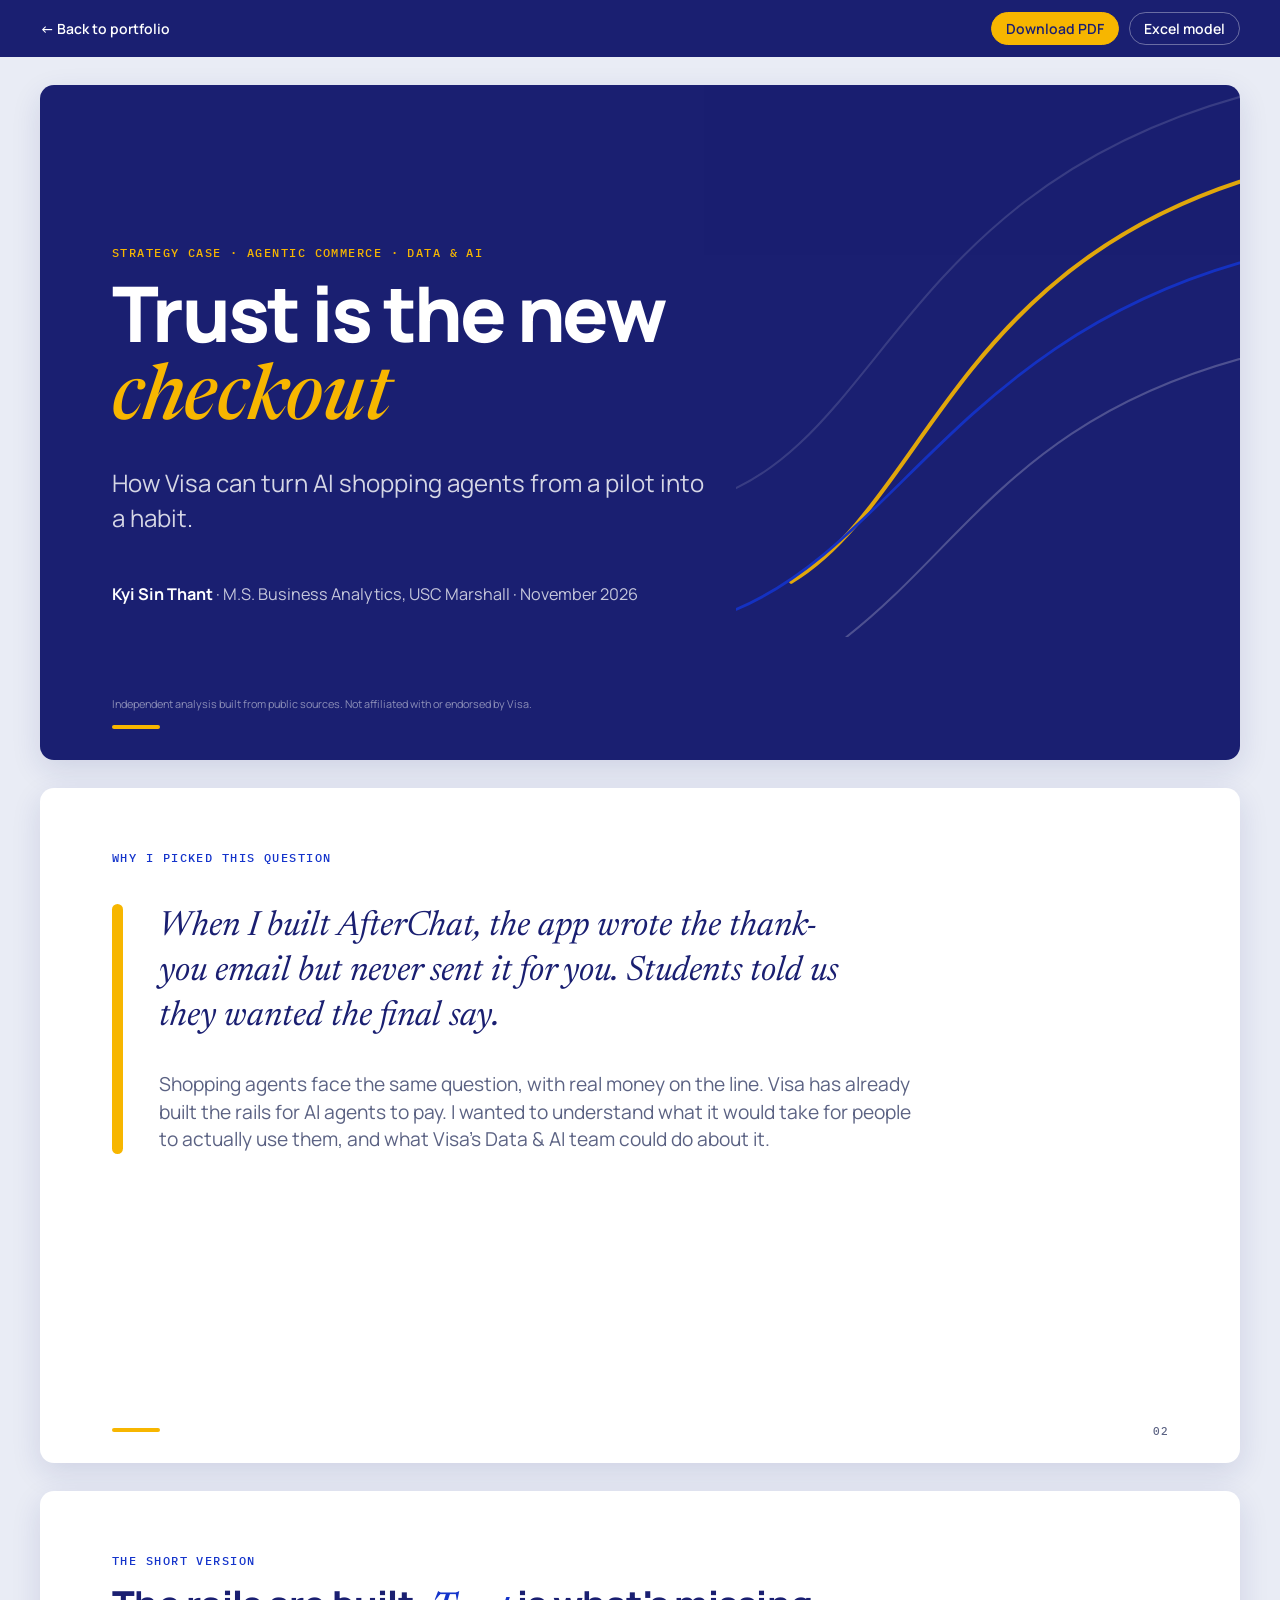
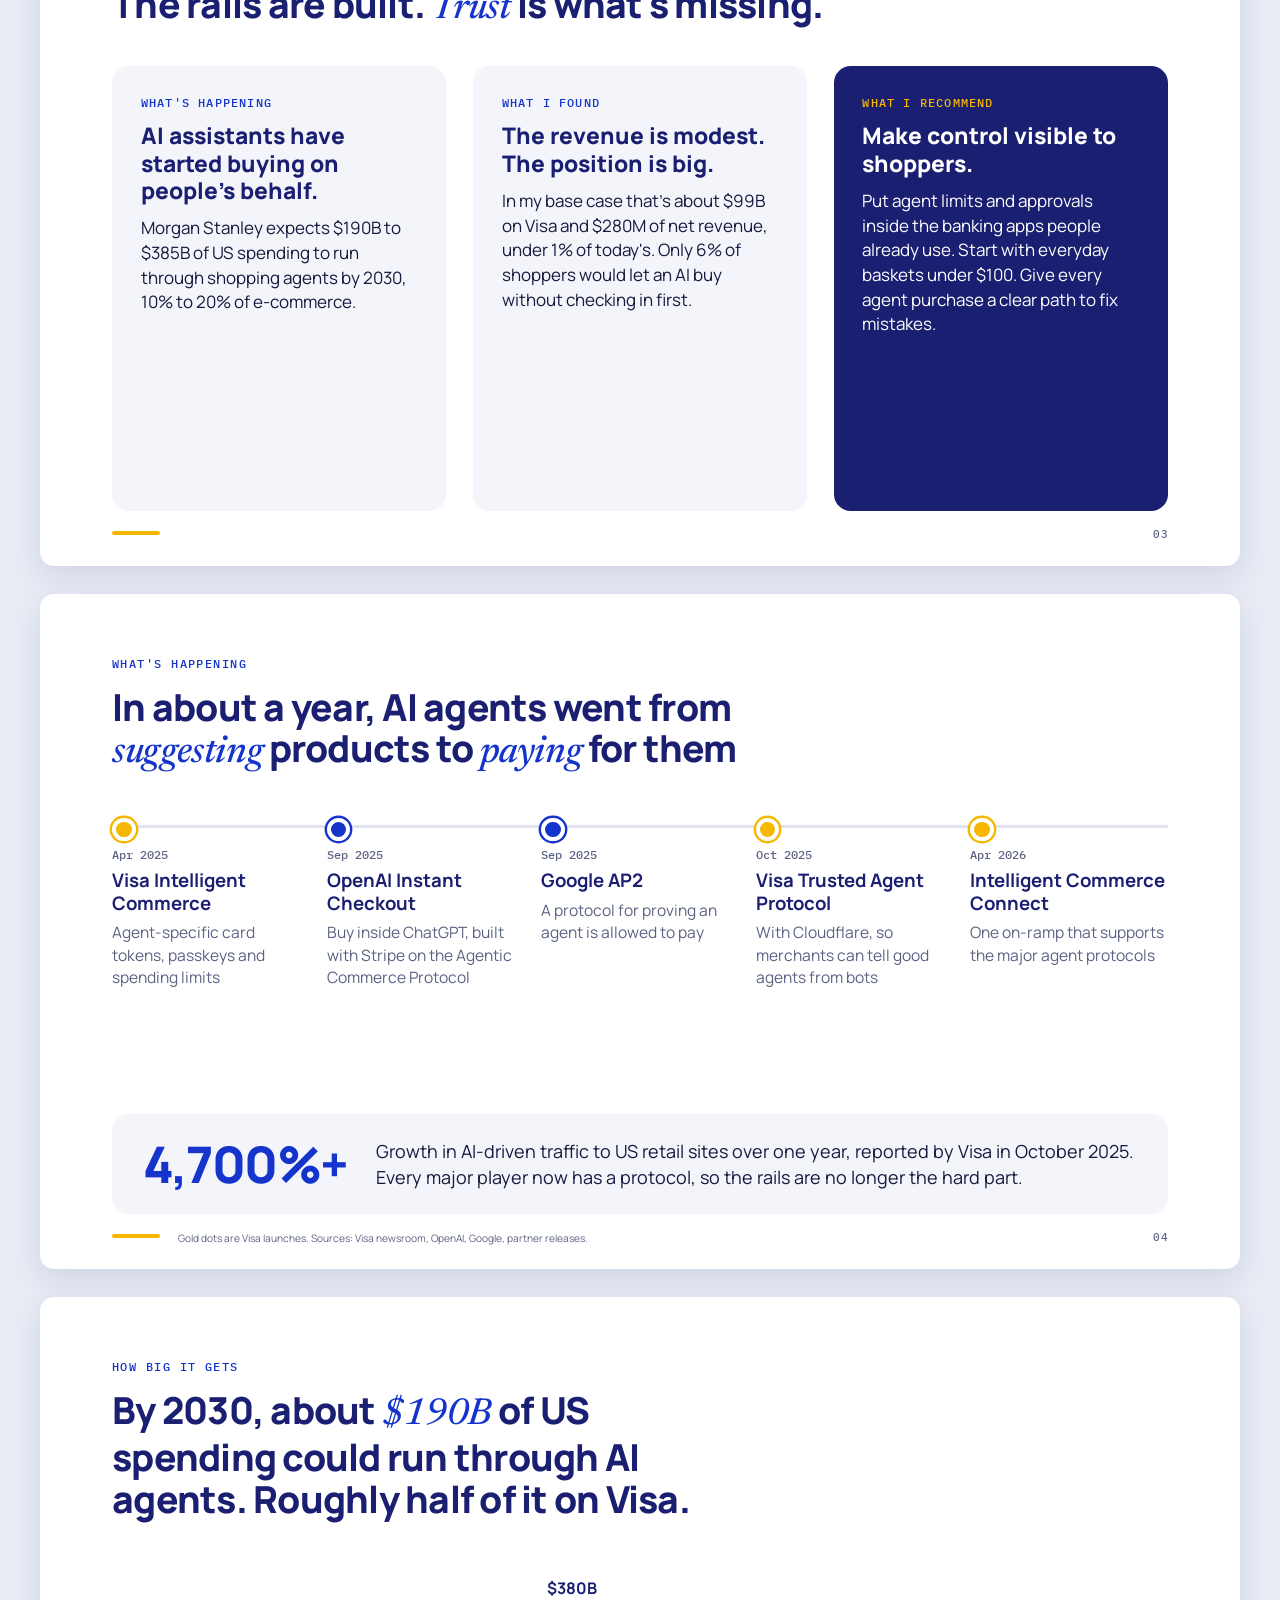
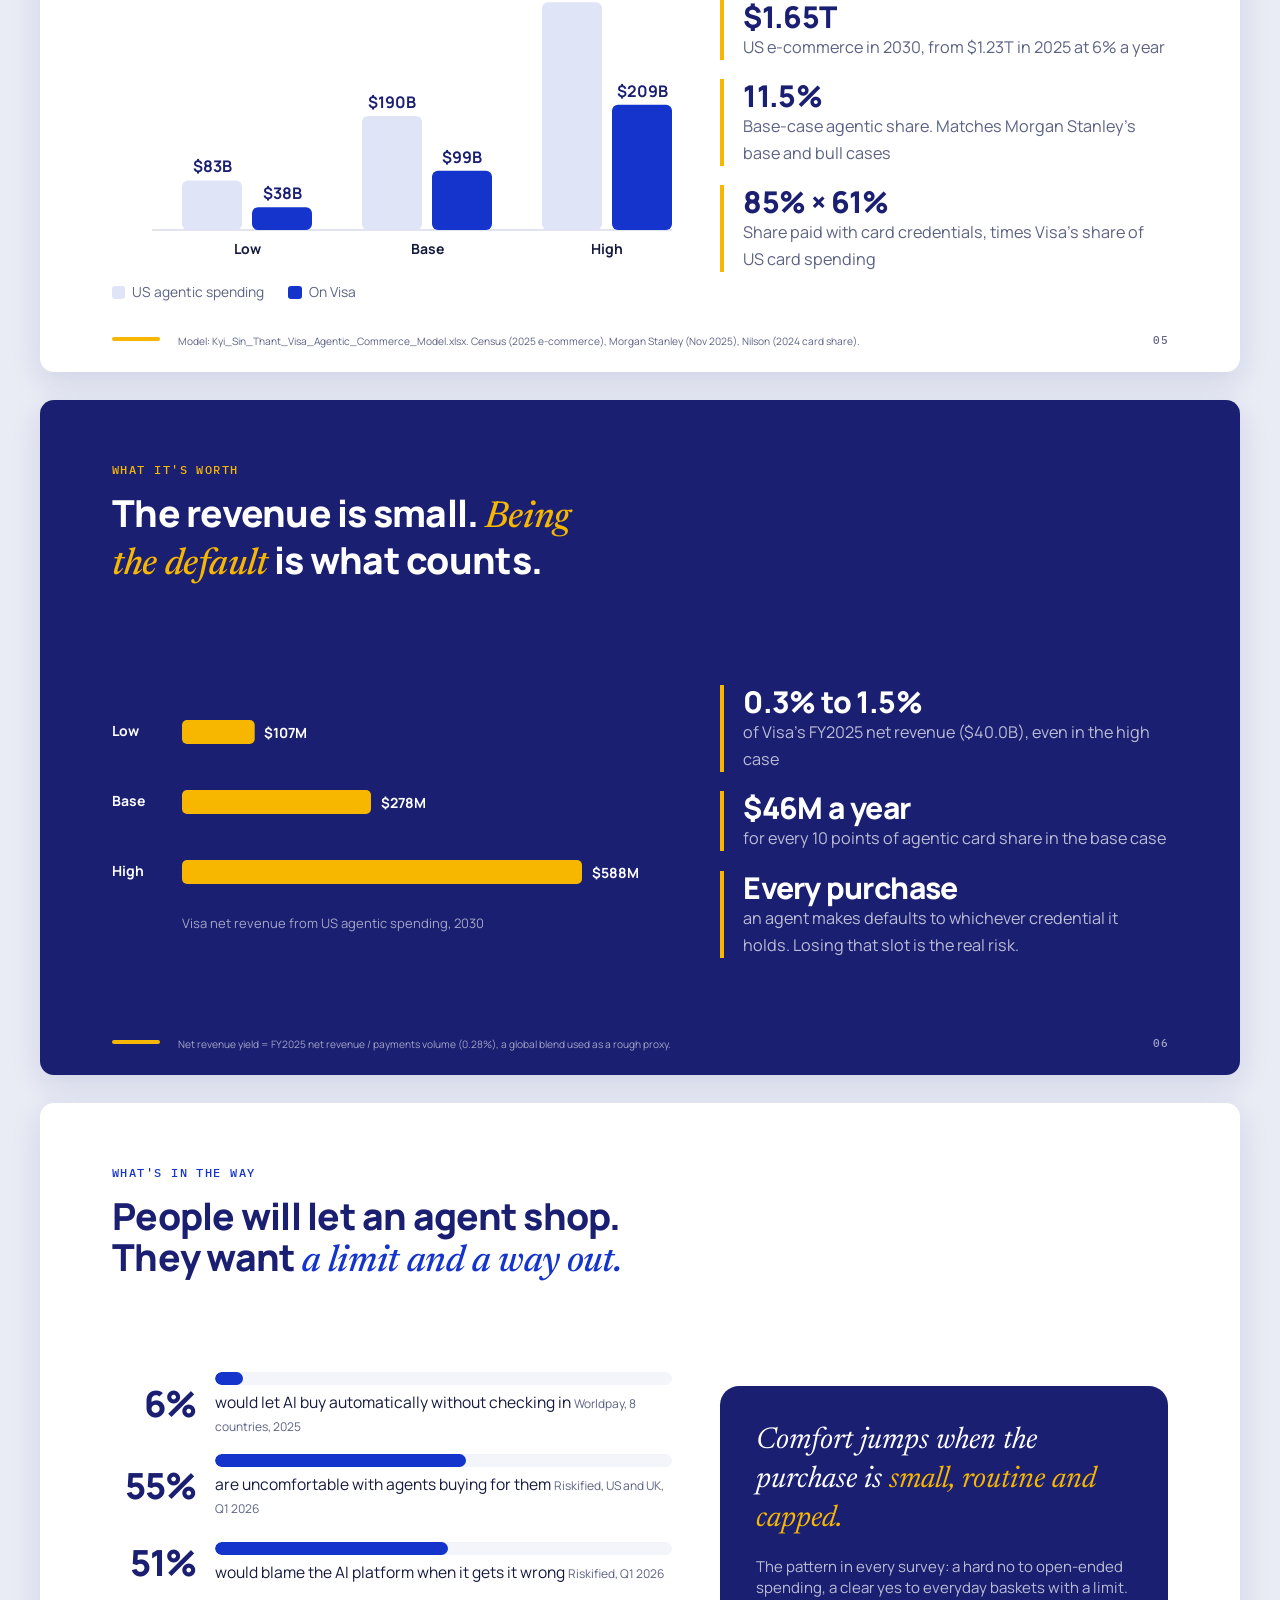
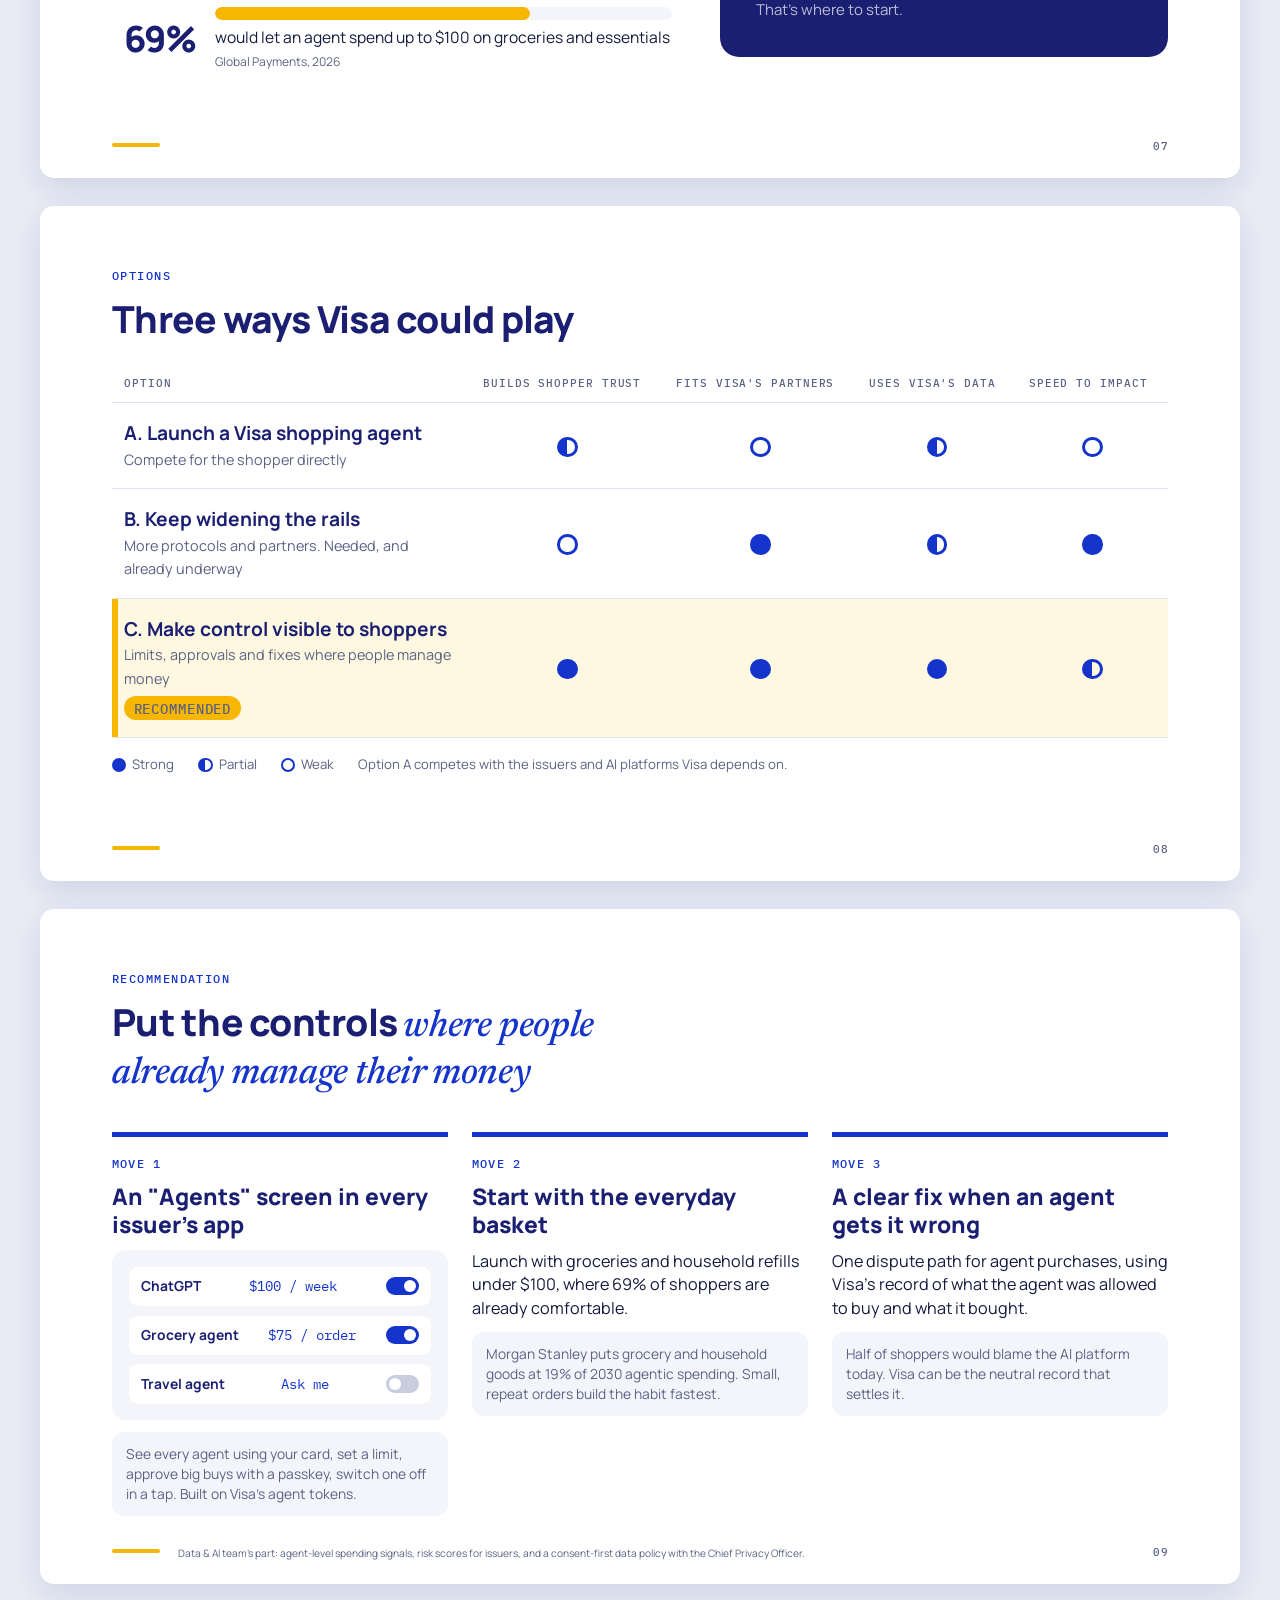
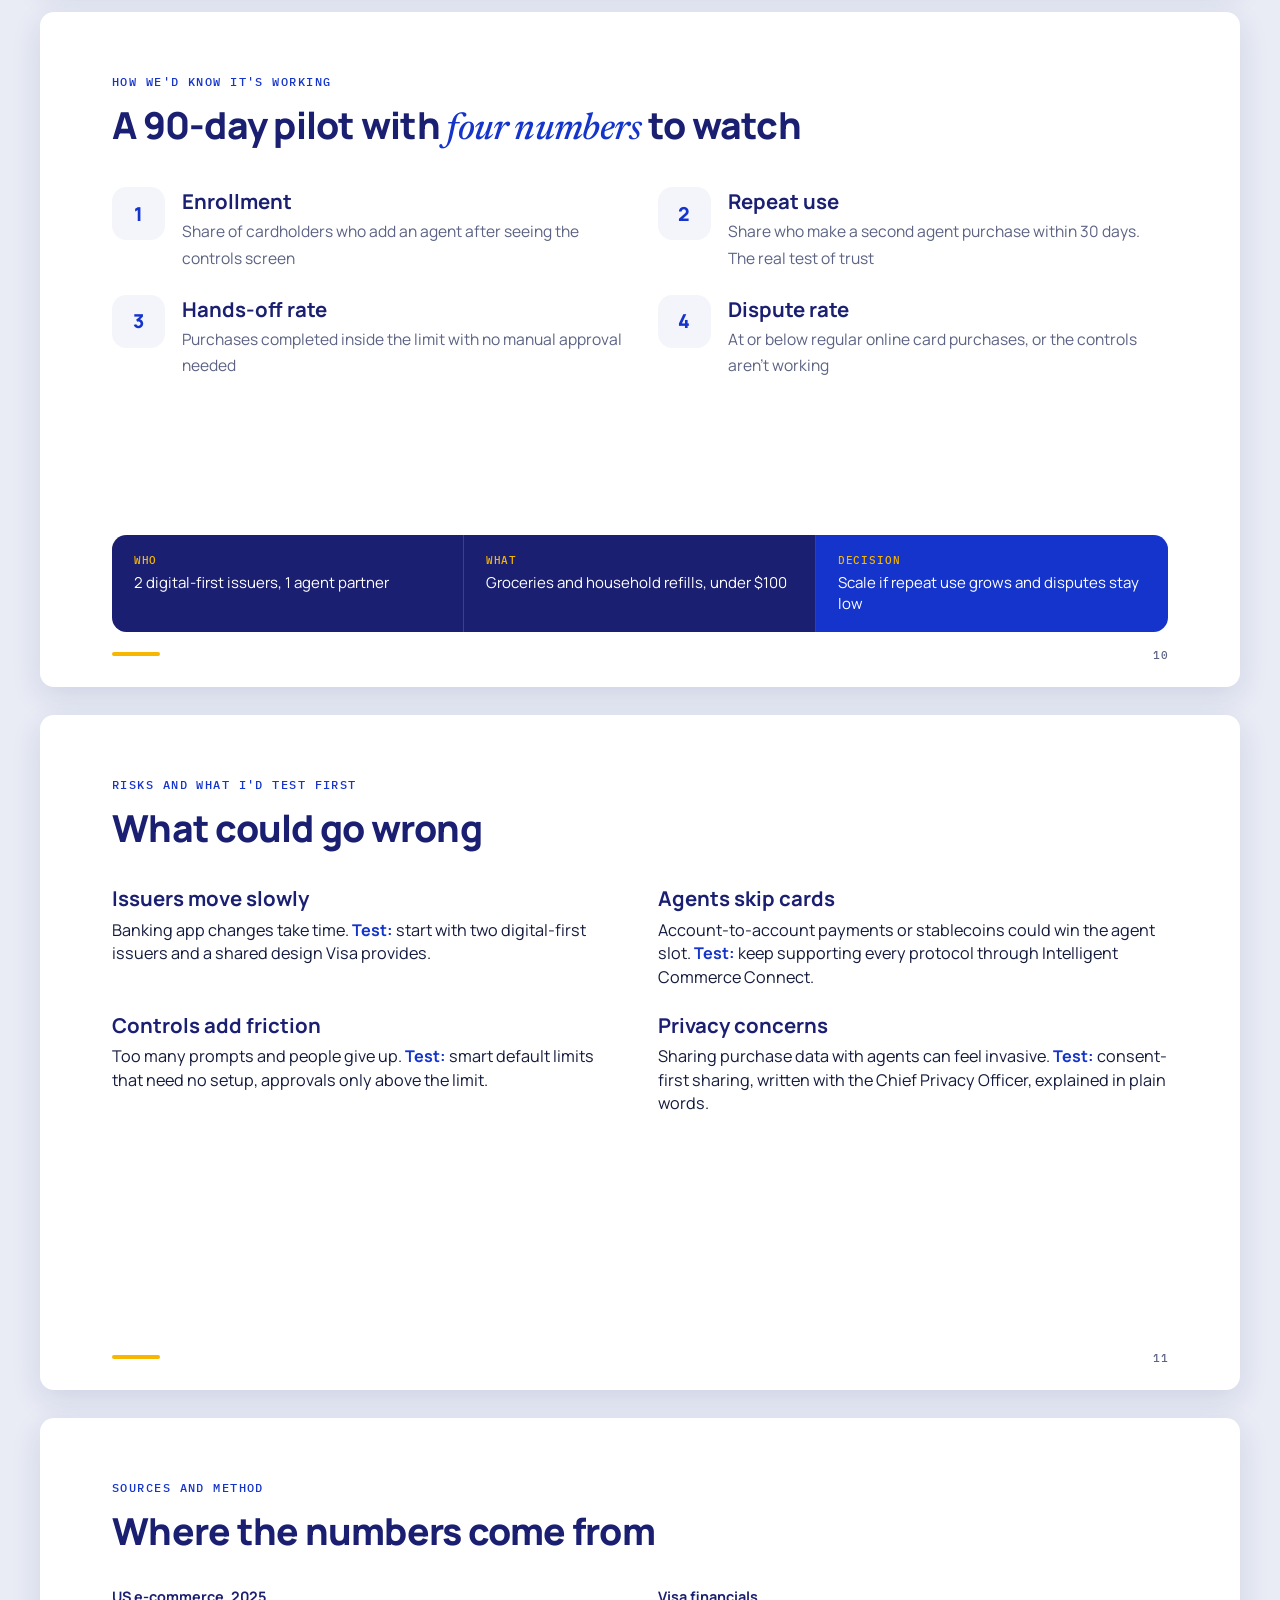
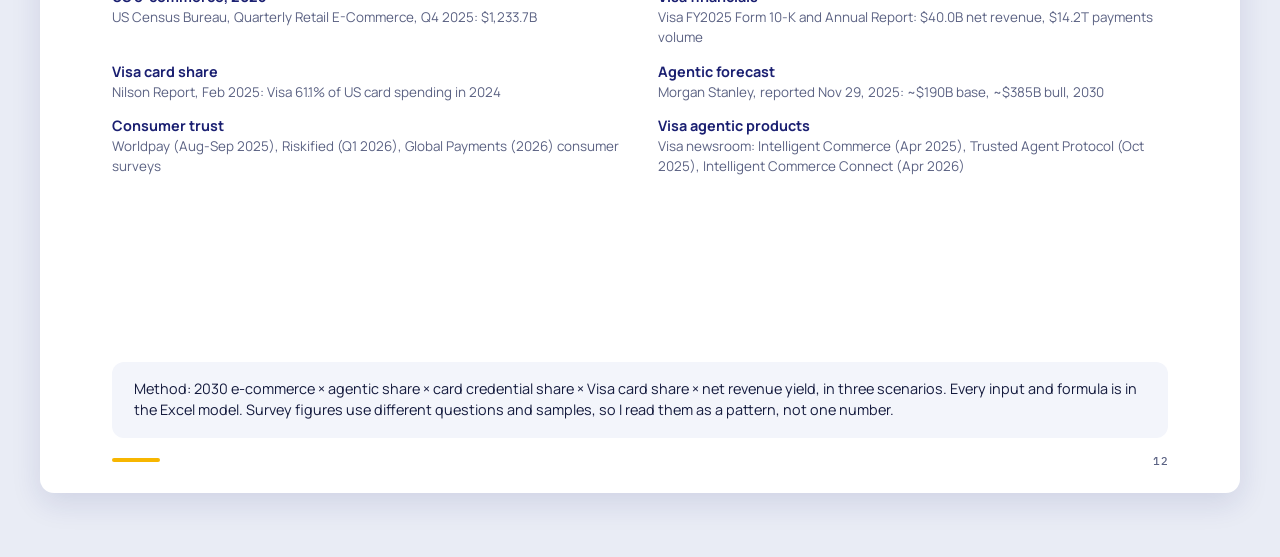
==== cases/visa-agentic/index.html @ bbdb7c7d "Add Visa strategy case: Trust Is the New Checkout (deck, PDF, Excel model) Co-Authored-By: Claude Op" ====
<!doctype html>
<html lang="en">
<head>
<meta charset="utf-8">
<meta name="viewport" content="width=device-width, initial-scale=1">
<title>Trust Is the New Checkout · Kyi Sin Thant</title>
<meta name="description" content="A strategy case on AI shopping agents and what Visa should do next. Independent analysis by Kyi Sin Thant.">
<meta property="og:title" content="Trust Is the New Checkout">
<meta property="og:description" content="How Visa can turn AI shopping agents from a pilot into a habit. A strategy case by Kyi Sin Thant.">
<link rel="icon" href="../../assets/favicon.svg" type="image/svg+xml">
<link rel="preconnect" href="https://fonts.googleapis.com">
<link rel="preconnect" href="https://fonts.gstatic.com" crossorigin>
<link rel="stylesheet" href="https://fonts.googleapis.com/css2?family=Newsreader:ital,opsz,wght@1,6..72,500&family=Manrope:wght@500;600;700;800&family=IBM+Plex+Mono:wght@500&display=swap">
<style>
/* Layout: 16:9 slides stacked down the page; type scales with each slide's width (cqw), so the same file prints to PDF one slide per page. */
:root {
  --navy: #1a1f71;
  --blue: #1434cb;
  --gold: #f7b600;
  --ink: #141a3d;
  --muted: #5b6283;
  --line: #e1e4f0;
  --paper: #ffffff;
  --mist: #f3f5fb;
  --page: #e9ecf5;
  --sans: "Manrope", -apple-system, "Segoe UI", Roboto, sans-serif;
  --serif: "Newsreader", Georgia, serif;
  --mono: "IBM Plex Mono", ui-monospace, Menlo, monospace;
}
* { box-sizing: border-box; }
html, body { margin: 0; }
body { background: var(--page); color: var(--ink); font-family: var(--sans); -webkit-font-smoothing: antialiased; }

.toolbar { position: sticky; top: 0; z-index: 5; background: var(--navy); color: #fff; }
.toolbar-inner { max-width: 1240px; margin: 0 auto; padding: 12px 20px; display: flex; gap: 10px 18px; align-items: center; justify-content: space-between; flex-wrap: wrap; font-size: 14px; }
.toolbar a { color: #fff; text-decoration: none; font-weight: 600; }
.toolbar .links { display: flex; gap: 10px; flex-wrap: wrap; }
.toolbar .pill { border: 1.5px solid rgba(255,255,255,.35); padding: 6px 14px; border-radius: 999px; }
.toolbar .pill.gold { background: var(--gold); color: var(--navy); border-color: var(--gold); }
.toolbar .pill:hover { border-color: #fff; }

.deck { max-width: 1240px; margin: 0 auto; padding: 28px 20px 64px; display: grid; gap: 28px; }
.slide {
  container-type: inline-size; position: relative; width: 100%; aspect-ratio: 16 / 9; overflow: hidden;
  background: var(--paper); border-radius: 14px; box-shadow: 0 10px 30px rgba(26, 31, 113, .12);
}
.s { position: absolute; inset: 0; padding: 5.2cqw 6cqw 4.6cqw; display: flex; flex-direction: column; font-size: 1.55cqw; line-height: 1.45; }
.s::after { /* signature gold rule bottom-left */
  content: ""; position: absolute; left: 6cqw; bottom: 2.6cqw; width: 4cqw; height: .35cqw; background: var(--gold); border-radius: 1cqw;
}
.foot { position: absolute; right: 6cqw; bottom: 2.1cqw; font: 500 .95cqw var(--mono); color: var(--muted); letter-spacing: .04em; }
.kicker { font: 500 1cqw var(--mono); letter-spacing: .12em; text-transform: uppercase; color: var(--blue); margin: 0 0 1.2cqw; }
h1, h2, h3, p { margin: 0; }
h2 { font-size: 3.1cqw; line-height: 1.12; font-weight: 800; letter-spacing: -.02em; color: var(--navy); max-width: 30ch; text-wrap: balance; }
h2 em, h1 em { font-family: var(--serif); font-style: italic; font-weight: 500; color: var(--blue); letter-spacing: -.01em; }
.sub { color: var(--muted); margin-top: 1.2cqw; max-width: 62ch; }
.body { flex: 1; display: grid; margin-top: 3cqw; min-height: 0; }
.src { position: absolute; left: 11.5cqw; bottom: 2cqw; font-size: .85cqw; color: var(--muted); max-width: 70cqw; }

/* title + dark slides */
.dark { background: var(--navy); color: #fff; }
.dark .s::after { background: var(--gold); }
.dark .foot, .dark .src { color: rgba(255,255,255,.6); }
.dark .kicker { color: var(--gold); }
.dark h2 { color: #fff; }
.dark h2 em { color: var(--gold); }
.title-s { justify-content: center; }
.title-s h1 { font-size: 6.4cqw; line-height: 1; font-weight: 800; letter-spacing: -.035em; max-width: 14ch; }
.title-s h1 em { color: var(--gold); }
.title-s .lede { font-size: 2cqw; color: rgba(255,255,255,.82); margin-top: 2.2cqw; max-width: 40ch; }
.title-s .by { margin-top: 4cqw; font-size: 1.35cqw; color: rgba(255,255,255,.75); }
.title-s .by b { color: #fff; font-weight: 700; }
.disclaimer { position: absolute; left: 6cqw; bottom: 4cqw; font-size: .9cqw; color: rgba(255,255,255,.5); }
.waves { position: absolute; right: -4cqw; top: 0; bottom: 0; width: 46cqw; opacity: .9; }

/* why I care */
.quote { font-family: var(--serif); font-style: italic; font-size: 2.9cqw; line-height: 1.3; color: var(--navy); max-width: 34ch; }
.quote-wrap { display: grid; grid-template-columns: .9cqw 1fr; gap: 3cqw; align-items: start; margin-top: 2cqw; }
.quote-wrap .bar { background: var(--gold); border-radius: 1cqw; height: 100%; }
.why-note { margin-top: 2.6cqw; color: var(--muted); max-width: 64ch; font-size: 1.6cqw; }

/* exec summary */
.three { grid-template-columns: repeat(3, 1fr); gap: 2.2cqw; }
.card { background: var(--mist); border-radius: 1.4cqw; padding: 2.4cqw; display: flex; flex-direction: column; gap: 1cqw; }
.card .n { font: 500 1cqw var(--mono); color: var(--blue); letter-spacing: .1em; text-transform: uppercase; }
.card h3 { font-size: 1.9cqw; line-height: 1.2; font-weight: 800; color: var(--navy); }
.card p { font-size: 1.42cqw; color: var(--ink); }
.card.hl { background: var(--navy); }
.card.hl .n { color: var(--gold); } .card.hl h3, .card.hl p { color: #fff; }

/* timeline */
.timeline { grid-template-columns: repeat(5, 1fr); gap: 1.4cqw; align-content: start; position: relative; padding-top: 3cqw; }
.timeline::before { content: ""; position: absolute; left: 0; right: 0; top: 1.15cqw; height: .25cqw; background: var(--line); }
.ev { position: relative; display: grid; gap: .6cqw; align-content: start; }
.ev::before { content: ""; position: absolute; top: -2.45cqw; left: 0; width: 1.3cqw; height: 1.3cqw; border-radius: 50%; background: var(--blue); border: .35cqw solid #fff; box-shadow: 0 0 0 .2cqw var(--blue); }
.ev.visa::before { background: var(--gold); box-shadow: 0 0 0 .2cqw var(--gold); }
.ev time { font: 500 1cqw var(--mono); color: var(--muted); }
.ev b { font-size: 1.55cqw; color: var(--navy); line-height: 1.2; }
.ev span { font-size: 1.3cqw; color: var(--muted); }
.callout { margin-top: 3cqw; display: flex; align-items: center; gap: 2.4cqw; background: var(--mist); border-radius: 1.4cqw; padding: 2cqw 2.6cqw; }
.callout .big { font-size: 4.2cqw; font-weight: 800; color: var(--blue); letter-spacing: -.03em; line-height: 1; white-space: nowrap; }
.callout p { font-size: 1.5cqw; }

/* charts */
.split { grid-template-columns: 1.25fr 1fr; gap: 4cqw; align-items: center; }
.chart svg { width: 100%; height: auto; display: block; overflow: visible; }
.chart text { font-family: var(--sans); }
.legend { display: flex; gap: 2cqw; font-size: 1.15cqw; color: var(--muted); margin-top: 1cqw; }
.legend i { display: inline-block; width: 1.1cqw; height: 1.1cqw; border-radius: .25cqw; margin-right: .6cqw; vertical-align: -.15cqw; }
.points { display: grid; gap: 1.6cqw; }
.point { border-left: .35cqw solid var(--gold); padding-left: 1.6cqw; }
.point b { display: block; font-size: 2.5cqw; font-weight: 800; color: var(--navy); letter-spacing: -.02em; line-height: 1.1; }
.point span { font-size: 1.35cqw; color: var(--muted); }

/* trust bars */
.bars { display: grid; gap: 1.5cqw; }
.bar-row { display: grid; grid-template-columns: 7cqw 1fr; gap: 1.6cqw; align-items: center; }
.bar-row .pct { font-size: 3cqw; font-weight: 800; color: var(--navy); letter-spacing: -.03em; text-align: right; }
.bar-row .track { display: grid; gap: .5cqw; }
.bar-row .fill { height: 1.1cqw; border-radius: 1cqw; background: var(--mist); overflow: hidden; }
.bar-row .fill i { display: block; height: 100%; background: var(--blue); border-radius: 1cqw; }
.bar-row.gold .fill i { background: var(--gold); }
.bar-row .lbl { font-size: 1.3cqw; color: var(--ink); }
.bar-row .lbl small { color: var(--muted); font-size: 1cqw; }
.insight { background: var(--navy); color: #fff; border-radius: 1.6cqw; padding: 3cqw; display: grid; gap: 1.4cqw; align-content: center; }
.insight p { font-family: var(--serif); font-style: italic; font-size: 2.5cqw; line-height: 1.3; }
.insight p em { color: var(--gold); }
.insight span { font-size: 1.25cqw; color: rgba(255,255,255,.7); }

/* options table */
table { width: 100%; border-collapse: collapse; font-size: 1.35cqw; }
th { text-align: left; font: 500 .95cqw var(--mono); letter-spacing: .08em; text-transform: uppercase; color: var(--muted); padding: 0 1cqw 1cqw; border-bottom: .15cqw solid var(--line); }
td { padding: 1.4cqw 1cqw; border-bottom: .15cqw solid var(--line); vertical-align: middle; }
td:first-child { width: 34%; }
td:first-child b { display: block; font-size: 1.6cqw; color: var(--navy); }
td:first-child span { color: var(--muted); font-size: 1.2cqw; }
td.c { text-align: center; }
tr.rec td { background: #fff8e1; }
tr.rec td:first-child { box-shadow: inset .5cqw 0 0 var(--gold); }
.dot { display: inline-block; width: 1.7cqw; height: 1.7cqw; border-radius: 50%; border: .25cqw solid var(--blue); vertical-align: middle; }
.dot.full { background: var(--blue); }
.dot.half { background: linear-gradient(90deg, var(--blue) 50%, transparent 50%); }
.tag-rec { display: inline-block; margin-top: .5cqw; font: 500 .9cqw var(--mono); background: var(--gold); color: var(--navy); padding: .2cqw .8cqw; border-radius: 1cqw; letter-spacing: .06em; }
.key { margin-top: 1.4cqw; font-size: 1.1cqw; color: var(--muted); display: flex; gap: 2cqw; align-items: center; }
.key .dot { width: 1.2cqw; height: 1.2cqw; margin-right: .5cqw; border-width: .2cqw; }

/* recommendation */
.moves { grid-template-columns: repeat(3, 1fr); gap: 2cqw; }
.move { border-top: .45cqw solid var(--blue); padding-top: 1.6cqw; display: grid; gap: 1cqw; align-content: start; }
.move .num { font: 500 1cqw var(--mono); color: var(--blue); letter-spacing: .1em; }
.move h3 { font-size: 1.9cqw; line-height: 1.2; font-weight: 800; color: var(--navy); }
.move p { font-size: 1.35cqw; }
.move .why { font-size: 1.15cqw; color: var(--muted); background: var(--mist); border-radius: 1cqw; padding: 1cqw 1.2cqw; }
.mock { display: grid; gap: .8cqw; background: var(--mist); border-radius: 1.2cqw; padding: 1.4cqw; font-size: 1.15cqw; }
.mock-row { display: flex; justify-content: space-between; align-items: center; background: #fff; border-radius: .8cqw; padding: .8cqw 1cqw; }
.mock-row b { color: var(--navy); }
.mock-row .lim { font-family: var(--mono); color: var(--blue); }
.toggle { width: 2.8cqw; height: 1.5cqw; border-radius: 1cqw; background: var(--blue); position: relative; }
.toggle::after { content: ""; position: absolute; right: .25cqw; top: .25cqw; width: 1cqw; height: 1cqw; border-radius: 50%; background: #fff; }
.toggle.off { background: #c9cede; } .toggle.off::after { right: auto; left: .25cqw; }

/* metrics */
.metrics { grid-template-columns: 1fr 1fr; gap: 2cqw 3cqw; align-content: start; }
.metric { display: grid; grid-template-columns: 4.4cqw 1fr; gap: 1.4cqw; align-items: start; }
.metric .ic { width: 4.4cqw; height: 4.4cqw; border-radius: 1.2cqw; background: var(--mist); display: grid; place-items: center; font: 800 1.6cqw var(--sans); color: var(--blue); }
.metric b { display: block; font-size: 1.7cqw; color: var(--navy); }
.metric span { font-size: 1.3cqw; color: var(--muted); }
.pilot { margin-top: 2.4cqw; display: grid; grid-template-columns: repeat(3, 1fr); gap: 0; border-radius: 1.2cqw; overflow: hidden; }
.pilot div { background: var(--navy); color: #fff; padding: 1.4cqw 1.8cqw; font-size: 1.25cqw; border-right: .15cqw solid rgba(255,255,255,.15); }
.pilot div:last-child { border-right: 0; background: var(--blue); }
.pilot b { display: block; font: 500 .95cqw var(--mono); color: var(--gold); letter-spacing: .08em; margin-bottom: .4cqw; }

/* risks */
.risks { grid-template-columns: 1fr 1fr; gap: 1.8cqw 3cqw; align-content: start; }
.risk b { display: block; font-size: 1.7cqw; color: var(--navy); margin-bottom: .4cqw; }
.risk p { font-size: 1.35cqw; color: var(--ink); }
.risk p span { color: var(--blue); font-weight: 700; }

/* sources */
.sources { grid-template-columns: 1fr 1fr; gap: 1.2cqw 3cqw; font-size: 1.12cqw; align-content: start; }
.sources div b { display: block; color: var(--navy); font-size: 1.2cqw; }
.sources div { color: var(--muted); }
.method { margin-top: 1.8cqw; font-size: 1.2cqw; background: var(--mist); border-radius: 1cqw; padding: 1.4cqw 1.8cqw; }

/* print to PDF: one slide per page */
@page { size: 13.333in 7.5in; margin: 0; }
@media print {
  body { background: #fff; }
  .toolbar { display: none; }
  .deck { padding: 0; gap: 0; max-width: none; }
  .slide { width: 13.333in; height: 7.5in; aspect-ratio: auto; border-radius: 0; box-shadow: none; break-after: page; }
  * { -webkit-print-color-adjust: exact; print-color-adjust: exact; }
}
@media (max-width: 640px) { .deck { padding: 16px 12px 40px; gap: 16px; } .slide { border-radius: 8px; } }
</style>
</head>
<body>

<header class="toolbar">
  <div class="toolbar-inner">
    <a href="../../#visa">← Back to portfolio</a>
    <div class="links">
      <a class="pill gold" href="Kyi_Sin_Thant_Trust_Is_the_New_Checkout.pdf">Download PDF</a>
      <a class="pill" href="Kyi_Sin_Thant_Visa_Agentic_Commerce_Model.xlsx">Excel model</a>
    </div>
  </div>
</header>

<main class="deck">

  <!-- 1. Title -->
  <section class="slide dark" aria-label="Title">
    <svg class="waves" viewBox="0 0 400 400" preserveAspectRatio="none" aria-hidden="true">
      <g fill="none" stroke-linecap="round">
        <path d="M40 360 C140 300 160 120 400 60" stroke="#f7b600" stroke-width="3"/>
        <path d="M0 380 C120 330 170 170 400 120" stroke="#1434cb" stroke-width="2"/>
        <path d="M80 400 C170 330 210 230 400 190" stroke="#ffffff" stroke-opacity=".25" stroke-width="1.5"/>
        <path d="M-20 300 C110 260 120 60 400 0" stroke="#ffffff" stroke-opacity=".15" stroke-width="1.5"/>
      </g>
      <circle cx="400" cy="60" r="6" fill="#f7b600"/>
    </svg>
    <div class="s title-s">
      <p class="kicker">Strategy case · Agentic commerce · Data &amp; AI</p>
      <h1>Trust is the new <em>checkout</em></h1>
      <p class="lede">How Visa can turn AI shopping agents from a pilot into a habit.</p>
      <p class="by"><b>Kyi Sin Thant</b> · M.S. Business Analytics, USC Marshall · November 2026</p>
      <p class="disclaimer">Independent analysis built from public sources. Not affiliated with or endorsed by Visa.</p>
    </div>
  </section>

  <!-- 2. Why I care -->
  <section class="slide" aria-label="Why I picked this question">
    <div class="s">
      <p class="kicker">Why I picked this question</p>
      <div class="quote-wrap">
        <span class="bar" aria-hidden="true"></span>
        <div>
          <p class="quote">When I built AfterChat, the app wrote the thank-you email but never sent it for you. Students told us they wanted the final say.</p>
          <p class="why-note">Shopping agents face the same question, with real money on the line. Visa has already built the rails for AI agents to pay. I wanted to understand what it would take for people to actually use them, and what Visa's Data &amp; AI team could do about it.</p>
        </div>
      </div>
    </div>
    <span class="foot">02</span>
  </section>

  <!-- 3. Short version -->
  <section class="slide" aria-label="The short version">
    <div class="s">
      <p class="kicker">The short version</p>
      <h2>The rails are built. <em>Trust</em> is what's missing.</h2>
      <div class="body three">
        <div class="card"><span class="n">What's happening</span><h3>AI assistants have started buying on people's behalf.</h3><p>Morgan Stanley expects $190B to $385B of US spending to run through shopping agents by 2030, 10% to 20% of e-commerce.</p></div>
        <div class="card"><span class="n">What I found</span><h3>The revenue is modest. The position is big.</h3><p>In my base case that's about $99B on Visa and $280M of net revenue, under 1% of today's. Only 6% of shoppers would let an AI buy without checking in first.</p></div>
        <div class="card hl"><span class="n">What I recommend</span><h3>Make control visible to shoppers.</h3><p>Put agent limits and approvals inside the banking apps people already use. Start with everyday baskets under $100. Give every agent purchase a clear path to fix mistakes.</p></div>
      </div>
    </div>
    <span class="foot">03</span>
  </section>

  <!-- 4. Timeline -->
  <section class="slide" aria-label="Agents are moving from suggesting to paying">
    <div class="s">
      <p class="kicker">What's happening</p>
      <h2>In about a year, AI agents went from <em>suggesting</em> products to <em>paying</em> for them</h2>
      <div class="body timeline">
        <div class="ev visa"><time>Apr 2025</time><b>Visa Intelligent Commerce</b><span>Agent-specific card tokens, passkeys and spending limits</span></div>
        <div class="ev"><time>Sep 2025</time><b>OpenAI Instant Checkout</b><span>Buy inside ChatGPT, built with Stripe on the Agentic Commerce Protocol</span></div>
        <div class="ev"><time>Sep 2025</time><b>Google AP2</b><span>A protocol for proving an agent is allowed to pay</span></div>
        <div class="ev visa"><time>Oct 2025</time><b>Visa Trusted Agent Protocol</b><span>With Cloudflare, so merchants can tell good agents from bots</span></div>
        <div class="ev visa"><time>Apr 2026</time><b>Intelligent Commerce Connect</b><span>One on-ramp that supports the major agent protocols</span></div>
      </div>
      <div class="callout"><span class="big">4,700%+</span><p>Growth in AI-driven traffic to US retail sites over one year, reported by Visa in October 2025. Every major player now has a protocol, so the rails are no longer the hard part.</p></div>
    </div>
    <p class="src">Gold dots are Visa launches. Sources: Visa newsroom, OpenAI, Google, partner releases.</p>
    <span class="foot">04</span>
  </section>

  <!-- 5. Market size -->
  <section class="slide" aria-label="Market size">
    <div class="s">
      <p class="kicker">How big it gets</p>
      <h2>By 2030, about <em>$190B</em> of US spending could run through AI agents. Roughly half of it on Visa.</h2>
      <div class="body split">
        <div class="chart">
          <svg viewBox="0 0 560 300" role="img" aria-label="Agentic spending in 2030 by scenario: low 83 billion with 38 on Visa, base 190 with 99 on Visa, high 380 with 209 on Visa">
            <g font-size="13" fill="#5b6283">
              <line x1="40" x2="560" y1="260" y2="260" stroke="#e1e4f0" stroke-width="2"/>
              <!-- scale: 400B = 240px -->
              <rect x="70" y="210.5" width="60" height="49.5" rx="6" fill="#dfe4f7"/>
              <rect x="140" y="237.3" width="60" height="22.7" rx="6" fill="#1434cb"/>
              <rect x="250" y="146.1" width="60" height="113.9" rx="6" fill="#dfe4f7"/>
              <rect x="320" y="200.8" width="60" height="59.2" rx="6" fill="#1434cb"/>
              <rect x="430" y="32.2" width="60" height="227.8" rx="6" fill="#dfe4f7"/>
              <rect x="500" y="134.7" width="60" height="125.3" rx="6" fill="#1434cb"/>
              <g font-weight="700" fill="#1a1f71" font-size="16" text-anchor="middle">
                <text x="100" y="202">$83B</text><text x="170" y="229">$38B</text>
                <text x="280" y="138">$190B</text><text x="350" y="193">$99B</text>
                <text x="460" y="24">$380B</text><text x="530" y="127">$209B</text>
              </g>
              <g text-anchor="middle" font-size="14" font-weight="700" fill="#141a3d">
                <text x="135" y="284">Low</text><text x="315" y="284">Base</text><text x="495" y="284">High</text>
              </g>
            </g>
          </svg>
          <div class="legend"><span><i style="background:#dfe4f7"></i>US agentic spending</span><span><i style="background:#1434cb"></i>On Visa</span></div>
        </div>
        <div class="points">
          <div class="point"><b>$1.65T</b><span>US e-commerce in 2030, from $1.23T in 2025 at 6% a year</span></div>
          <div class="point"><b>11.5%</b><span>Base-case agentic share. Matches Morgan Stanley's base and bull cases</span></div>
          <div class="point"><b>85% × 61%</b><span>Share paid with card credentials, times Visa's share of US card spending</span></div>
        </div>
      </div>
    </div>
    <p class="src">Model: Kyi_Sin_Thant_Visa_Agentic_Commerce_Model.xlsx. Census (2025 e-commerce), Morgan Stanley (Nov 2025), Nilson (2024 card share).</p>
    <span class="foot">05</span>
  </section>

  <!-- 6. Revenue vs position -->
  <section class="slide dark" aria-label="Revenue versus position">
    <div class="s">
      <p class="kicker">What it's worth</p>
      <h2>The revenue is small. <em>Being the default</em> is what counts.</h2>
      <div class="body split">
        <div class="chart">
          <svg viewBox="0 0 560 250" role="img" aria-label="Visa net revenue from agentic spending in 2030: low 107 million, base 278 million, high 588 million">
            <g font-size="14">
              <text x="0" y="40" fill="#fff" font-weight="700">Low</text>
              <rect x="70" y="24" width="72.7" height="24" rx="5" fill="#f7b600"/>
              <text x="152" y="42" fill="#fff" font-weight="700">$107M</text>
              <text x="0" y="110" fill="#fff" font-weight="700">Base</text>
              <rect x="70" y="94" width="189" height="24" rx="5" fill="#f7b600"/>
              <text x="269" y="112" fill="#fff" font-weight="700">$278M</text>
              <text x="0" y="180" fill="#fff" font-weight="700">High</text>
              <rect x="70" y="164" width="400" height="24" rx="5" fill="#f7b600"/>
              <text x="480" y="182" fill="#fff" font-weight="700">$588M</text>
              <text x="70" y="232" fill="#ffffff" fill-opacity=".6" font-size="13">Visa net revenue from US agentic spending, 2030</text>
            </g>
          </svg>
        </div>
        <div class="points">
          <div class="point"><b style="color:#fff">0.3% to 1.5%</b><span style="color:rgba(255,255,255,.7)">of Visa's FY2025 net revenue ($40.0B), even in the high case</span></div>
          <div class="point"><b style="color:#fff">$46M a year</b><span style="color:rgba(255,255,255,.7)">for every 10 points of agentic card share in the base case</span></div>
          <div class="point"><b style="color:#fff">Every purchase</b><span style="color:rgba(255,255,255,.7)">an agent makes defaults to whichever credential it holds. Losing that slot is the real risk.</span></div>
        </div>
      </div>
    </div>
    <p class="src">Net revenue yield = FY2025 net revenue / payments volume (0.28%), a global blend used as a rough proxy.</p>
    <span class="foot">06</span>
  </section>

  <!-- 7. Trust gap -->
  <section class="slide" aria-label="The bottleneck is trust">
    <div class="s">
      <p class="kicker">What's in the way</p>
      <h2>People will let an agent shop. They want <em>a limit and a way out.</em></h2>
      <div class="body split">
        <div class="bars">
          <div class="bar-row"><span class="pct">6%</span><div class="track"><span class="fill"><i style="width:6%"></i></span><span class="lbl">would let AI buy automatically without checking in <small>Worldpay, 8 countries, 2025</small></span></div></div>
          <div class="bar-row"><span class="pct">55%</span><div class="track"><span class="fill"><i style="width:55%"></i></span><span class="lbl">are uncomfortable with agents buying for them <small>Riskified, US and UK, Q1 2026</small></span></div></div>
          <div class="bar-row"><span class="pct">51%</span><div class="track"><span class="fill"><i style="width:51%"></i></span><span class="lbl">would blame the AI platform when it gets it wrong <small>Riskified, Q1 2026</small></span></div></div>
          <div class="bar-row gold"><span class="pct">69%</span><div class="track"><span class="fill"><i style="width:69%"></i></span><span class="lbl">would let an agent spend up to $100 on groceries and essentials <small>Global Payments, 2026</small></span></div></div>
        </div>
        <div class="insight">
          <p>Comfort jumps when the purchase is <em>small, routine and capped.</em></p>
          <span>The pattern in every survey: a hard no to open-ended spending, a clear yes to everyday baskets with a limit. That's where to start.</span>
        </div>
      </div>
    </div>
    <span class="foot">07</span>
  </section>

  <!-- 8. Options -->
  <section class="slide" aria-label="Three ways to play">
    <div class="s">
      <p class="kicker">Options</p>
      <h2>Three ways Visa could play</h2>
      <div class="body" style="align-content:start">
        <table>
          <thead><tr><th>Option</th><th class="c">Builds shopper trust</th><th class="c">Fits Visa's partners</th><th class="c">Uses Visa's data</th><th class="c">Speed to impact</th></tr></thead>
          <tbody>
            <tr><td><b>A. Launch a Visa shopping agent</b><span>Compete for the shopper directly</span></td><td class="c"><span class="dot half"></span></td><td class="c"><span class="dot"></span></td><td class="c"><span class="dot half"></span></td><td class="c"><span class="dot"></span></td></tr>
            <tr><td><b>B. Keep widening the rails</b><span>More protocols and partners. Needed, and already underway</span></td><td class="c"><span class="dot"></span></td><td class="c"><span class="dot full"></span></td><td class="c"><span class="dot half"></span></td><td class="c"><span class="dot full"></span></td></tr>
            <tr class="rec"><td><b>C. Make control visible to shoppers</b><span>Limits, approvals and fixes where people manage money</span><br><span class="tag-rec">RECOMMENDED</span></td><td class="c"><span class="dot full"></span></td><td class="c"><span class="dot full"></span></td><td class="c"><span class="dot full"></span></td><td class="c"><span class="dot half"></span></td></tr>
          </tbody>
        </table>
        <div class="key"><span><span class="dot full"></span>Strong</span><span><span class="dot half"></span>Partial</span><span><span class="dot"></span>Weak</span><span>Option A competes with the issuers and AI platforms Visa depends on.</span></div>
      </div>
    </div>
    <span class="foot">08</span>
  </section>

  <!-- 9. Recommendation -->
  <section class="slide" aria-label="Recommendation">
    <div class="s">
      <p class="kicker">Recommendation</p>
      <h2>Put the controls <em>where people already manage their money</em></h2>
      <div class="body moves">
        <div class="move">
          <span class="num">MOVE 1</span>
          <h3>An "Agents" screen in every issuer's app</h3>
          <div class="mock" aria-label="Example of an agent controls screen">
            <div class="mock-row"><b>ChatGPT</b><span class="lim">$100 / week</span><span class="toggle"></span></div>
            <div class="mock-row"><b>Grocery agent</b><span class="lim">$75 / order</span><span class="toggle"></span></div>
            <div class="mock-row"><b>Travel agent</b><span class="lim">Ask me</span><span class="toggle off"></span></div>
          </div>
          <p class="why">See every agent using your card, set a limit, approve big buys with a passkey, switch one off in a tap. Built on Visa's agent tokens.</p>
        </div>
        <div class="move">
          <span class="num">MOVE 2</span>
          <h3>Start with the everyday basket</h3>
          <p>Launch with groceries and household refills under $100, where 69% of shoppers are already comfortable.</p>
          <p class="why">Morgan Stanley puts grocery and household goods at 19% of 2030 agentic spending. Small, repeat orders build the habit fastest.</p>
        </div>
        <div class="move">
          <span class="num">MOVE 3</span>
          <h3>A clear fix when an agent gets it wrong</h3>
          <p>One dispute path for agent purchases, using Visa's record of what the agent was allowed to buy and what it bought.</p>
          <p class="why">Half of shoppers would blame the AI platform today. Visa can be the neutral record that settles it.</p>
        </div>
      </div>
    </div>
    <p class="src">Data &amp; AI team's part: agent-level spending signals, risk scores for issuers, and a consent-first data policy with the Chief Privacy Officer.</p>
    <span class="foot">09</span>
  </section>

  <!-- 10. Metrics -->
  <section class="slide" aria-label="How we'd know it's working">
    <div class="s">
      <p class="kicker">How we'd know it's working</p>
      <h2>A 90-day pilot with <em>four numbers</em> to watch</h2>
      <div class="body metrics">
        <div class="metric"><span class="ic">1</span><div><b>Enrollment</b><span>Share of cardholders who add an agent after seeing the controls screen</span></div></div>
        <div class="metric"><span class="ic">2</span><div><b>Repeat use</b><span>Share who make a second agent purchase within 30 days. The real test of trust</span></div></div>
        <div class="metric"><span class="ic">3</span><div><b>Hands-off rate</b><span>Purchases completed inside the limit with no manual approval needed</span></div></div>
        <div class="metric"><span class="ic">4</span><div><b>Dispute rate</b><span>At or below regular online card purchases, or the controls aren't working</span></div></div>
      </div>
      <div class="pilot">
        <div><b>WHO</b>2 digital-first issuers, 1 agent partner</div>
        <div><b>WHAT</b>Groceries and household refills, under $100</div>
        <div><b>DECISION</b>Scale if repeat use grows and disputes stay low</div>
      </div>
    </div>
    <span class="foot">10</span>
  </section>

  <!-- 11. Risks -->
  <section class="slide" aria-label="Risks">
    <div class="s">
      <p class="kicker">Risks and what I'd test first</p>
      <h2>What could go wrong</h2>
      <div class="body risks">
        <div class="risk"><b>Issuers move slowly</b><p>Banking app changes take time. <span>Test:</span> start with two digital-first issuers and a shared design Visa provides.</p></div>
        <div class="risk"><b>Agents skip cards</b><p>Account-to-account payments or stablecoins could win the agent slot. <span>Test:</span> keep supporting every protocol through Intelligent Commerce Connect.</p></div>
        <div class="risk"><b>Controls add friction</b><p>Too many prompts and people give up. <span>Test:</span> smart default limits that need no setup, approvals only above the limit.</p></div>
        <div class="risk"><b>Privacy concerns</b><p>Sharing purchase data with agents can feel invasive. <span>Test:</span> consent-first sharing, written with the Chief Privacy Officer, explained in plain words.</p></div>
      </div>
    </div>
    <span class="foot">11</span>
  </section>

  <!-- 12. Sources -->
  <section class="slide" aria-label="Sources and method">
    <div class="s">
      <p class="kicker">Sources and method</p>
      <h2>Where the numbers come from</h2>
      <div class="body sources">
        <div><b>US e-commerce, 2025</b>US Census Bureau, Quarterly Retail E-Commerce, Q4 2025: $1,233.7B</div>
        <div><b>Visa financials</b>Visa FY2025 Form 10-K and Annual Report: $40.0B net revenue, $14.2T payments volume</div>
        <div><b>Visa card share</b>Nilson Report, Feb 2025: Visa 61.1% of US card spending in 2024</div>
        <div><b>Agentic forecast</b>Morgan Stanley, reported Nov 29, 2025: ~$190B base, ~$385B bull, 2030</div>
        <div><b>Consumer trust</b>Worldpay (Aug-Sep 2025), Riskified (Q1 2026), Global Payments (2026) consumer surveys</div>
        <div><b>Visa agentic products</b>Visa newsroom: Intelligent Commerce (Apr 2025), Trusted Agent Protocol (Oct 2025), Intelligent Commerce Connect (Apr 2026)</div>
      </div>
      <p class="method">Method: 2030 e-commerce × agentic share × card credential share × Visa card share × net revenue yield, in three scenarios. Every input and formula is in the Excel model. Survey figures use different questions and samples, so I read them as a pattern, not one number.</p>
    </div>
    <span class="foot">12</span>
  </section>

</main>
</body>
</html>
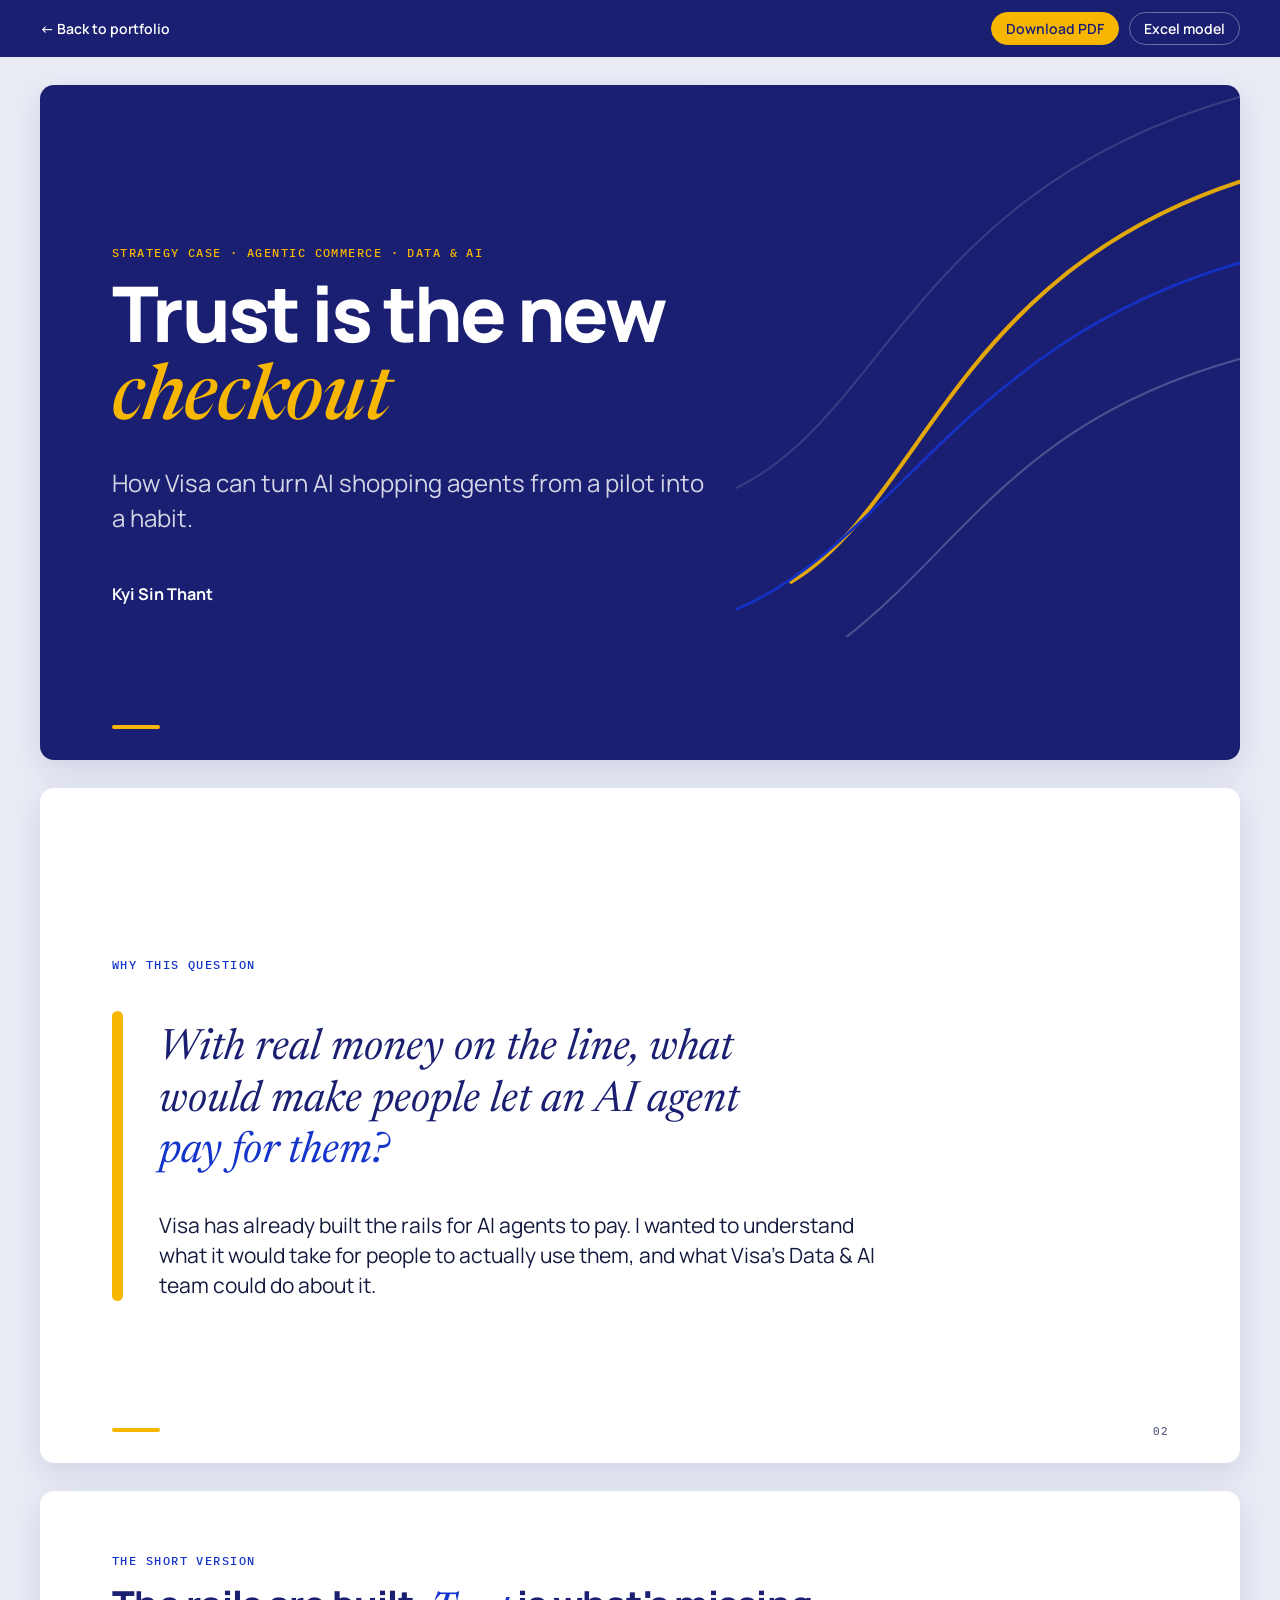
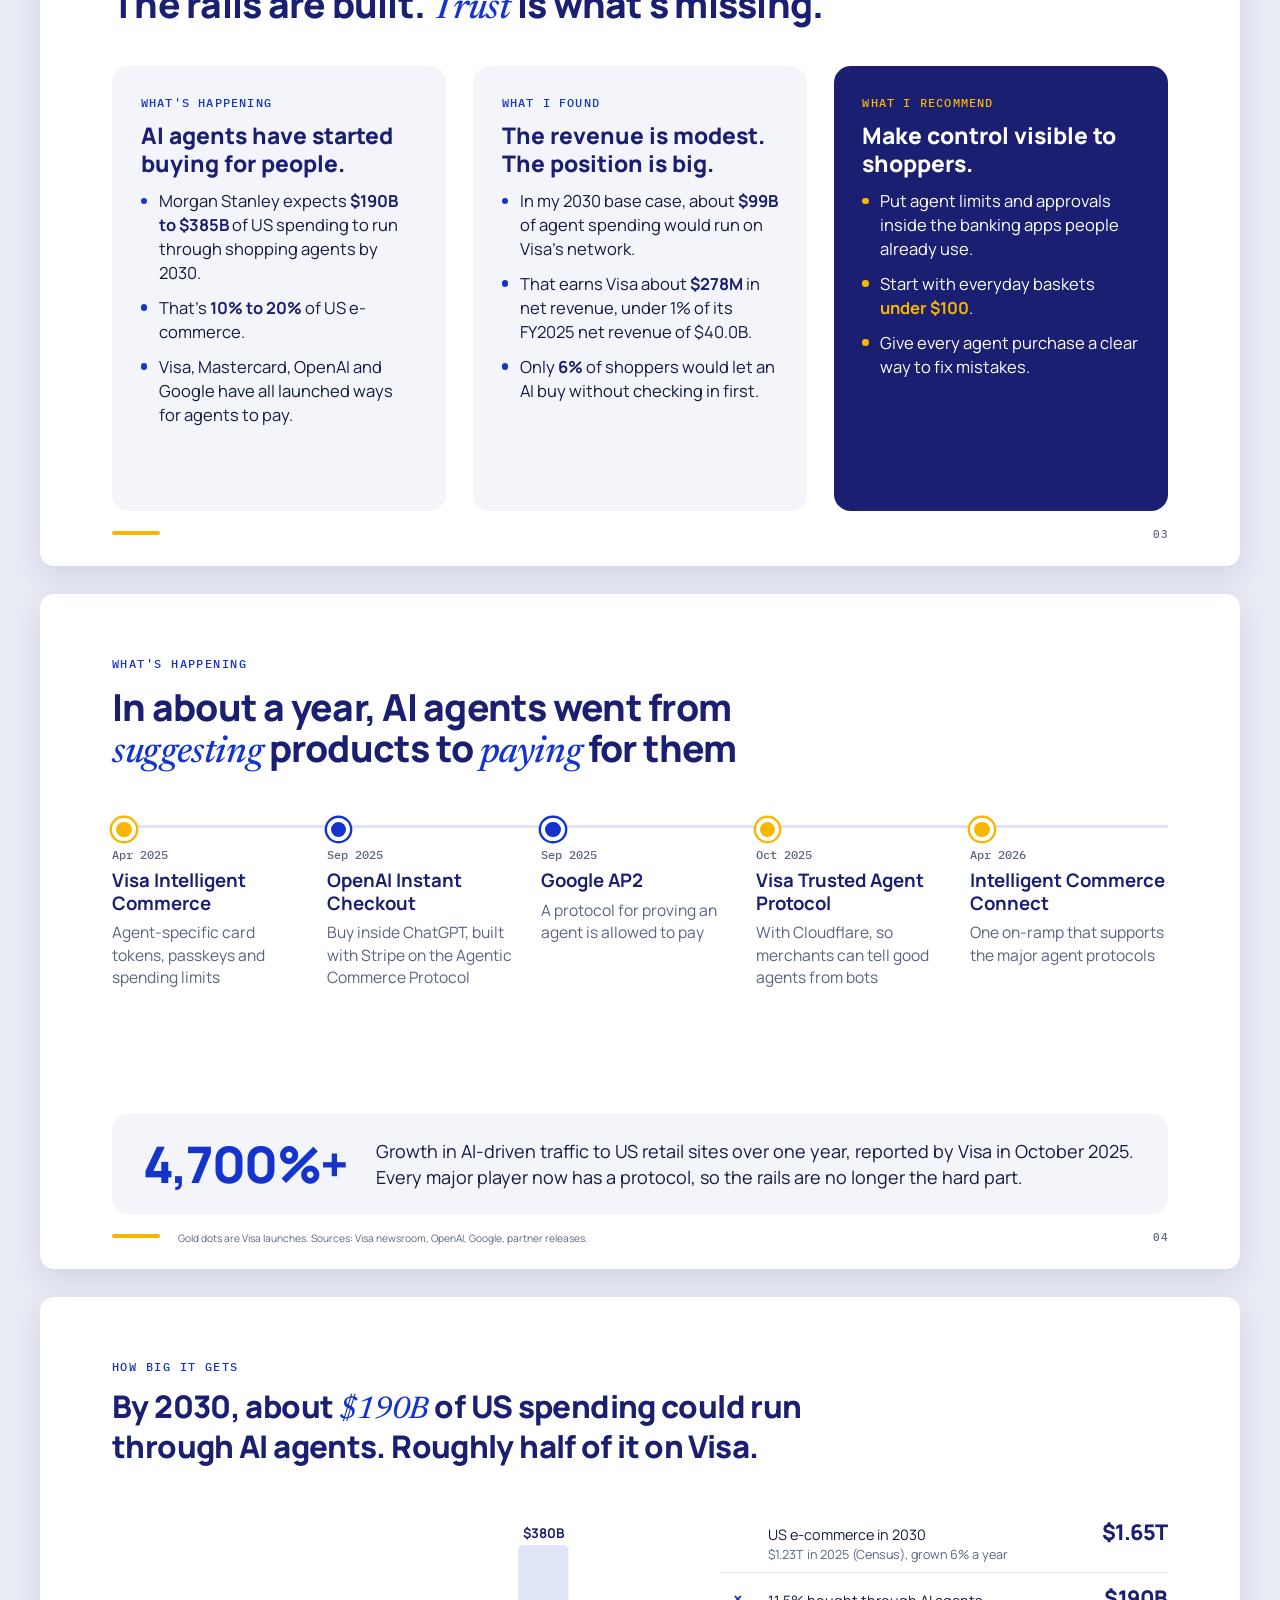
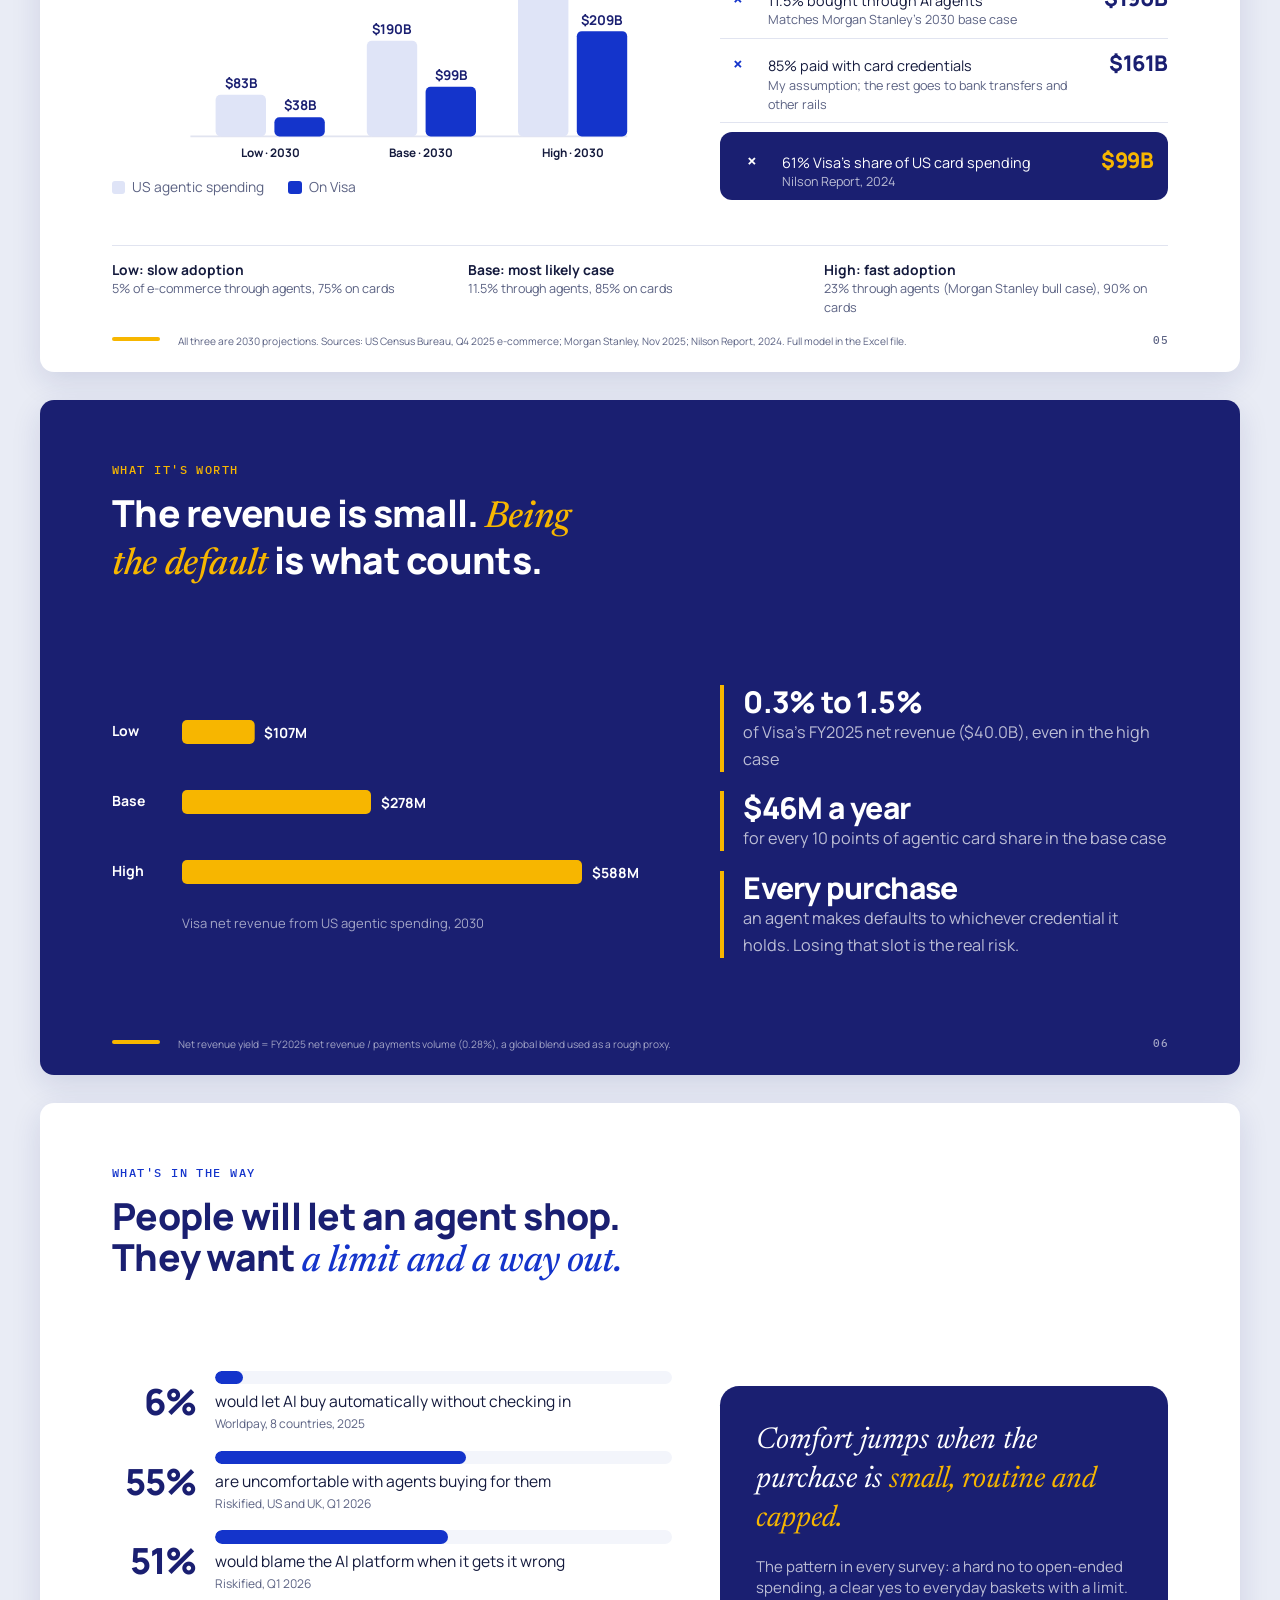
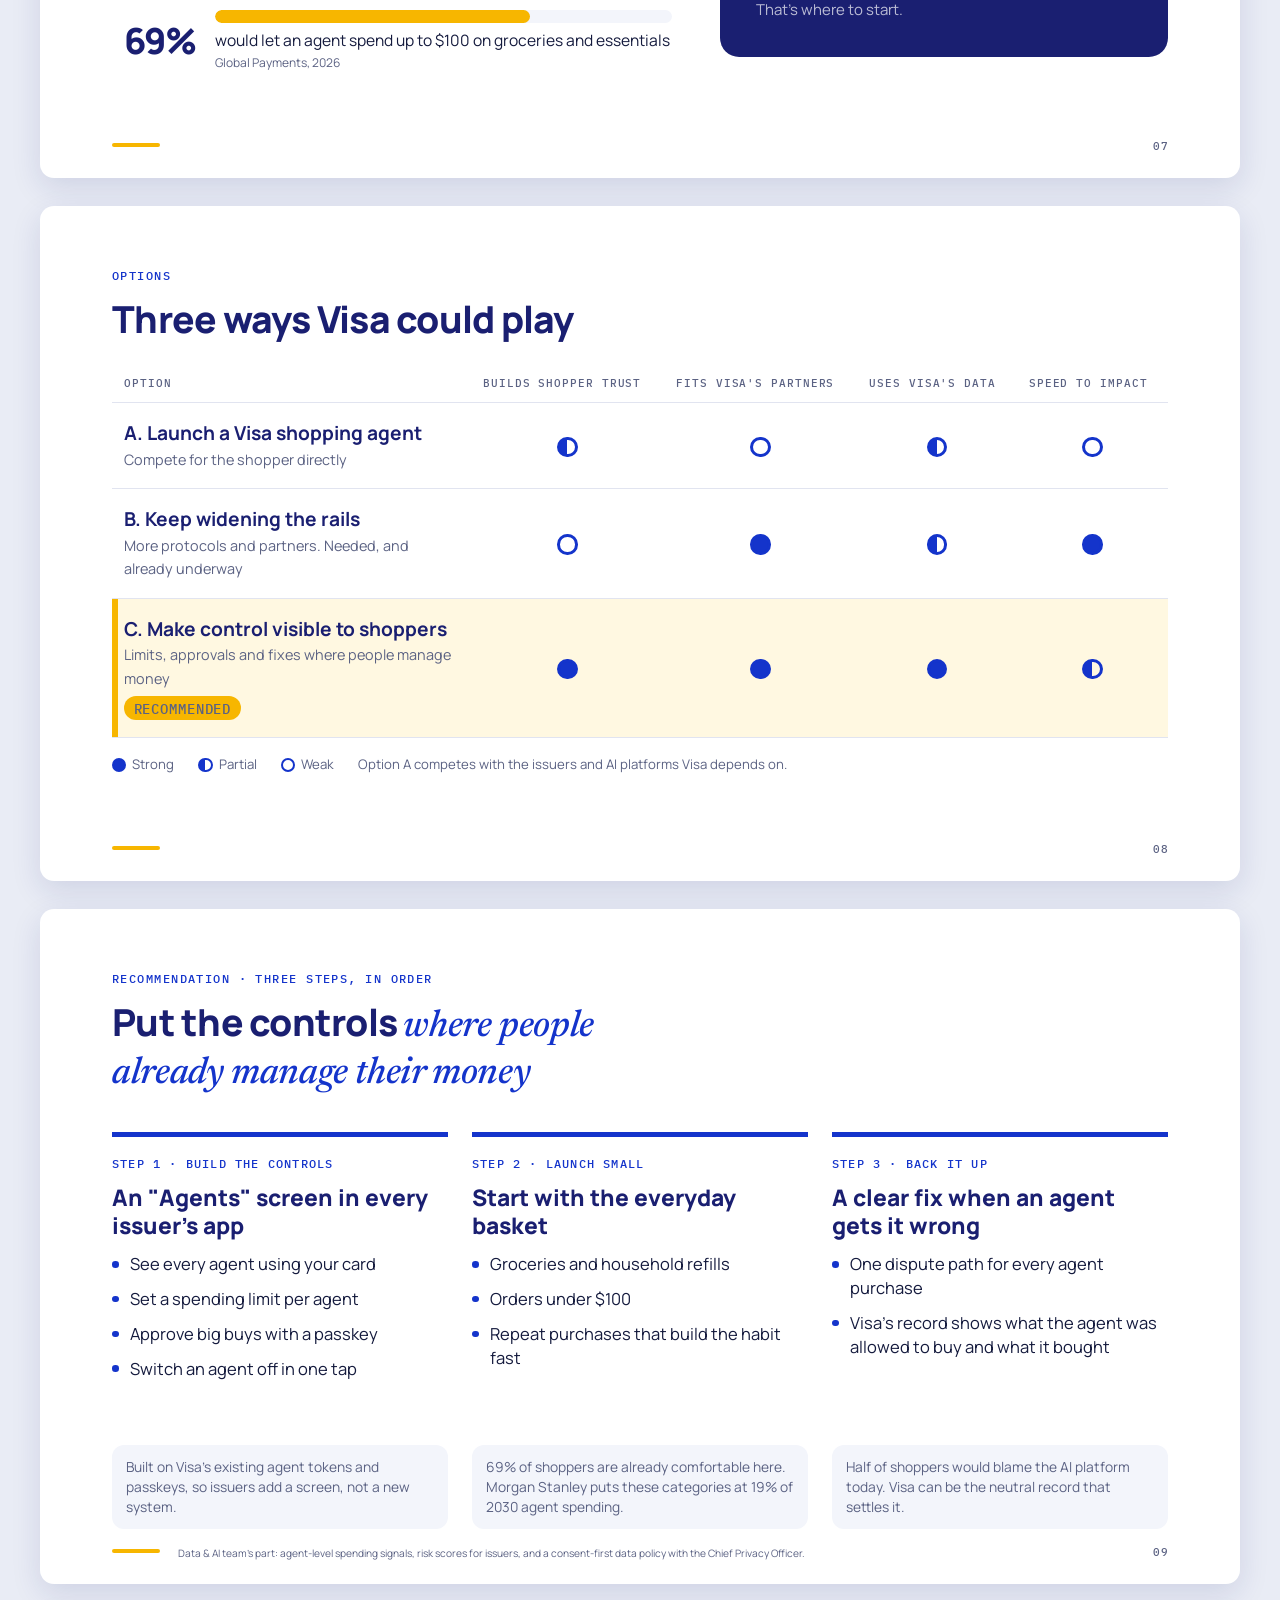
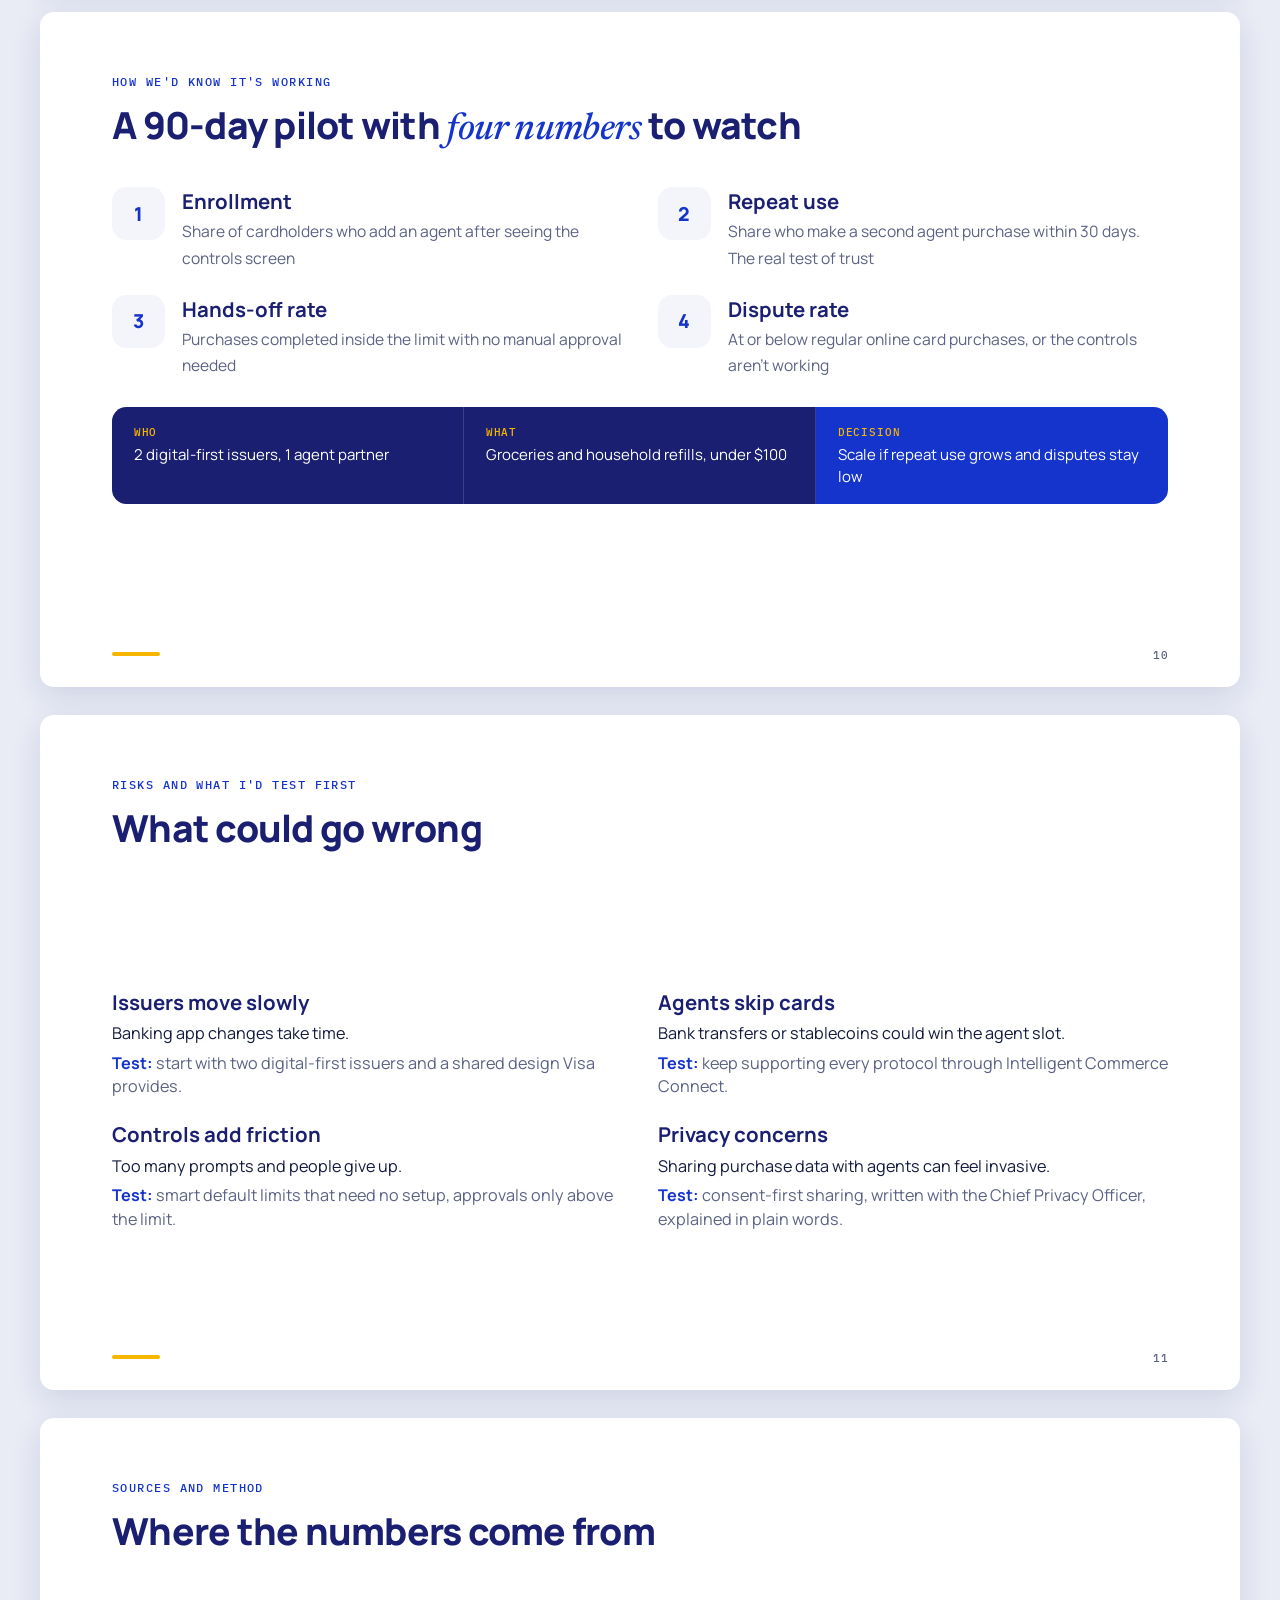
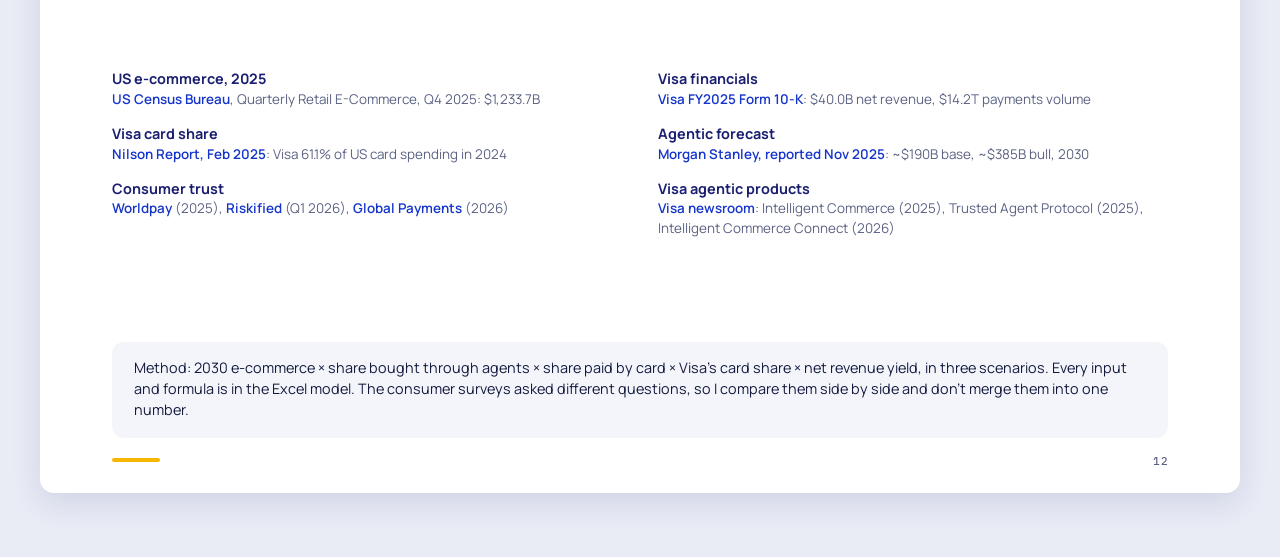
==== commit 87189c8c: "Deck revisions: why slide, bullets, sizing chain, layout fixes, linked sources Co-Authored-By: Claud" ====
--- a/cases/visa-agentic/index.html
+++ b/cases/visa-agentic/index.html
@@ -70,7 +70,6 @@
 .title-s .lede { font-size: 2cqw; color: rgba(255,255,255,.82); margin-top: 2.2cqw; max-width: 40ch; }
 .title-s .by { margin-top: 4cqw; font-size: 1.35cqw; color: rgba(255,255,255,.75); }
 .title-s .by b { color: #fff; font-weight: 700; }
-.disclaimer { position: absolute; left: 6cqw; bottom: 4cqw; font-size: .9cqw; color: rgba(255,255,255,.5); }
 .waves { position: absolute; right: -4cqw; top: 0; bottom: 0; width: 46cqw; opacity: .9; }
 
 /* why I care */
@@ -182,6 +181,47 @@
 .sources div { color: var(--muted); }
 .method { margin-top: 1.8cqw; font-size: 1.2cqw; background: var(--mist); border-radius: 1cqw; padding: 1.4cqw 1.8cqw; }
 
+/* round-2 additions */
+ul.bul { margin: 0; padding: 0; list-style: none; display: grid; gap: .9cqw; }
+ul.bul li { position: relative; padding-left: 1.5cqw; font-size: 1.38cqw; }
+ul.bul li::before { content: ""; position: absolute; left: 0; top: .72cqw; width: .55cqw; height: .55cqw; border-radius: 50%; background: var(--blue); }
+.card.hl ul.bul li { color: #fff; } .card.hl ul.bul li::before { background: var(--gold); }
+.card ul.bul li b { color: var(--navy); } .card.hl ul.bul li b { color: var(--gold); }
+.bar-row .lbl small { display: block; margin-top: .2cqw; }
+.chain { display: grid; gap: 1.1cqw; }
+.chain .step { display: grid; grid-template-columns: 3cqw 1fr auto; gap: 1cqw; align-items: baseline; border-bottom: .15cqw solid var(--line); padding-bottom: 1cqw; }
+.chain .op { font: 700 1.6cqw var(--sans); color: var(--blue); text-align: center; }
+.chain .what { font-size: 1.3cqw; } .chain .what small { display: block; color: var(--muted); font-size: 1.05cqw; }
+.chain .val { font-size: 2cqw; font-weight: 800; color: var(--navy); letter-spacing: -.02em; white-space: nowrap; }
+.chain .step.total { border-bottom: 0; background: var(--navy); border-radius: 1cqw; padding: 1cqw 1.2cqw; }
+.chain .step.total .what, .chain .step.total .op { color: #fff; } .chain .step.total .val { color: var(--gold); }
+.chain .step.total small { color: rgba(255,255,255,.7); }
+.scen { display: grid; grid-template-columns: repeat(3, 1fr); gap: 1cqw; margin-top: 1.2cqw; font-size: 1.05cqw; color: var(--muted); }
+.scen b { color: var(--ink); display: block; font-size: 1.15cqw; }
+.moves { align-items: stretch; }
+.move { display: flex; flex-direction: column; gap: 1.1cqw; }
+.move .why { margin-top: auto; }
+.move .arrow { color: var(--gold); }
+.body.metrics { flex: none; }
+.body.center { align-content: center; }
+.risk .test { margin-top: .5cqw; color: var(--muted); }
+.risk .test span { color: var(--blue); font-weight: 700; }
+.sources a { color: var(--blue); text-decoration: none; font-weight: 600; }
+.sources a:hover { text-decoration: underline; }
+.why-big { font-family: var(--serif); font-style: italic; font-size: 3.6cqw; line-height: 1.2; color: var(--navy); max-width: 26ch; margin-top: 1cqw; }
+.why-big em { color: var(--blue); }
+.why-text { margin-top: 2.6cqw; font-size: 1.75cqw; color: var(--ink); max-width: 56ch; }
+
+/* slide 5 fit */
+.s5 h2 { font-size: 2.6cqw; max-width: 40ch; }
+.s5 .body { margin-top: 2cqw; align-items: center; }
+.s5 .chart svg { max-height: 21cqw; }
+.s5 .legend { margin-top: .6cqw; }
+.s5 .chain { gap: .7cqw; }
+.s5 .chain .step { padding-bottom: .7cqw; }
+.s5 .chain .what { font-size: 1.2cqw; } .s5 .chain .val { font-size: 1.8cqw; }
+.s5 .scen { margin-top: 1.4cqw; padding-top: 1.2cqw; border-top: .15cqw solid var(--line); }
+
 /* print to PDF: one slide per page */
 @page { size: 13.333in 7.5in; margin: 0; }
 @media print {
@@ -223,20 +263,19 @@
       <p class="kicker">Strategy case · Agentic commerce · Data &amp; AI</p>
       <h1>Trust is the new <em>checkout</em></h1>
       <p class="lede">How Visa can turn AI shopping agents from a pilot into a habit.</p>
-      <p class="by"><b>Kyi Sin Thant</b> · M.S. Business Analytics, USC Marshall · November 2026</p>
-      <p class="disclaimer">Independent analysis built from public sources. Not affiliated with or endorsed by Visa.</p>
-    </div>
-  </section>
-
-  <!-- 2. Why I care -->
-  <section class="slide" aria-label="Why I picked this question">
-    <div class="s">
-      <p class="kicker">Why I picked this question</p>
+      <p class="by"><b>Kyi Sin Thant</b></p>
+    </div>
+  </section>
+
+  <!-- 2. Why this question -->
+  <section class="slide" aria-label="Why this question">
+    <div class="s" style="justify-content:center">
+      <p class="kicker">Why this question</p>
       <div class="quote-wrap">
         <span class="bar" aria-hidden="true"></span>
         <div>
-          <p class="quote">When I built AfterChat, the app wrote the thank-you email but never sent it for you. Students told us they wanted the final say.</p>
-          <p class="why-note">Shopping agents face the same question, with real money on the line. Visa has already built the rails for AI agents to pay. I wanted to understand what it would take for people to actually use them, and what Visa's Data &amp; AI team could do about it.</p>
+          <p class="why-big">With real money on the line, what would make people let an AI agent <em>pay for them?</em></p>
+          <p class="why-text">Visa has already built the rails for AI agents to pay. I wanted to understand what it would take for people to actually use them, and what Visa's Data &amp; AI team could do about it.</p>
         </div>
       </div>
     </div>
@@ -249,9 +288,24 @@
       <p class="kicker">The short version</p>
       <h2>The rails are built. <em>Trust</em> is what's missing.</h2>
       <div class="body three">
-        <div class="card"><span class="n">What's happening</span><h3>AI assistants have started buying on people's behalf.</h3><p>Morgan Stanley expects $190B to $385B of US spending to run through shopping agents by 2030, 10% to 20% of e-commerce.</p></div>
-        <div class="card"><span class="n">What I found</span><h3>The revenue is modest. The position is big.</h3><p>In my base case that's about $99B on Visa and $280M of net revenue, under 1% of today's. Only 6% of shoppers would let an AI buy without checking in first.</p></div>
-        <div class="card hl"><span class="n">What I recommend</span><h3>Make control visible to shoppers.</h3><p>Put agent limits and approvals inside the banking apps people already use. Start with everyday baskets under $100. Give every agent purchase a clear path to fix mistakes.</p></div>
+        <div class="card"><span class="n">What's happening</span><h3>AI agents have started buying for people.</h3>
+          <ul class="bul">
+            <li>Morgan Stanley expects <b>$190B to $385B</b> of US spending to run through shopping agents by 2030.</li>
+            <li>That's <b>10% to 20%</b> of US e-commerce.</li>
+            <li>Visa, Mastercard, OpenAI and Google have all launched ways for agents to pay.</li>
+          </ul></div>
+        <div class="card"><span class="n">What I found</span><h3>The revenue is modest. The position is big.</h3>
+          <ul class="bul">
+            <li>In my 2030 base case, about <b>$99B</b> of agent spending would run on Visa's network.</li>
+            <li>That earns Visa about <b>$278M</b> in net revenue, under 1% of its FY2025 net revenue of $40.0B.</li>
+            <li>Only <b>6%</b> of shoppers would let an AI buy without checking in first.</li>
+          </ul></div>
+        <div class="card hl"><span class="n">What I recommend</span><h3>Make control visible to shoppers.</h3>
+          <ul class="bul">
+            <li>Put agent limits and approvals inside the banking apps people already use.</li>
+            <li>Start with everyday baskets <b>under $100</b>.</li>
+            <li>Give every agent purchase a clear way to fix mistakes.</li>
+          </ul></div>
       </div>
     </div>
     <span class="foot">03</span>
@@ -276,7 +330,7 @@
   </section>
 
   <!-- 5. Market size -->
-  <section class="slide" aria-label="Market size">
+  <section class="slide s5" aria-label="Market size">
     <div class="s">
       <p class="kicker">How big it gets</p>
       <h2>By 2030, about <em>$190B</em> of US spending could run through AI agents. Roughly half of it on Visa.</h2>
@@ -298,20 +352,26 @@
                 <text x="460" y="24">$380B</text><text x="530" y="127">$209B</text>
               </g>
               <g text-anchor="middle" font-size="14" font-weight="700" fill="#141a3d">
-                <text x="135" y="284">Low</text><text x="315" y="284">Base</text><text x="495" y="284">High</text>
+                <text x="135" y="284">Low · 2030</text><text x="315" y="284">Base · 2030</text><text x="495" y="284">High · 2030</text>
               </g>
             </g>
           </svg>
           <div class="legend"><span><i style="background:#dfe4f7"></i>US agentic spending</span><span><i style="background:#1434cb"></i>On Visa</span></div>
         </div>
-        <div class="points">
-          <div class="point"><b>$1.65T</b><span>US e-commerce in 2030, from $1.23T in 2025 at 6% a year</span></div>
-          <div class="point"><b>11.5%</b><span>Base-case agentic share. Matches Morgan Stanley's base and bull cases</span></div>
-          <div class="point"><b>85% × 61%</b><span>Share paid with card credentials, times Visa's share of US card spending</span></div>
-        </div>
-      </div>
-    </div>
-    <p class="src">Model: Kyi_Sin_Thant_Visa_Agentic_Commerce_Model.xlsx. Census (2025 e-commerce), Morgan Stanley (Nov 2025), Nilson (2024 card share).</p>
+        <div class="chain" aria-label="How the base case is built">
+          <div class="step"><span class="op"></span><span class="what">US e-commerce in 2030<small>$1.23T in 2025 (Census), grown 6% a year</small></span><span class="val">$1.65T</span></div>
+          <div class="step"><span class="op">×</span><span class="what">11.5% bought through AI agents<small>Matches Morgan Stanley's 2030 base case</small></span><span class="val">$190B</span></div>
+          <div class="step"><span class="op">×</span><span class="what">85% paid with card credentials<small>My assumption; the rest goes to bank transfers and other rails</small></span><span class="val">$161B</span></div>
+          <div class="step total"><span class="op">×</span><span class="what">61% Visa's share of US card spending<small>Nilson Report, 2024</small></span><span class="val">$99B</span></div>
+        </div>
+      </div>
+      <div class="scen">
+        <span><b>Low: slow adoption</b>5% of e-commerce through agents, 75% on cards</span>
+        <span><b>Base: most likely case</b>11.5% through agents, 85% on cards</span>
+        <span><b>High: fast adoption</b>23% through agents (Morgan Stanley bull case), 90% on cards</span>
+      </div>
+    </div>
+    <p class="src">All three are 2030 projections. Sources: US Census Bureau, Q4 2025 e-commerce; Morgan Stanley, Nov 2025; Nilson Report, 2024. Full model in the Excel file.</p>
     <span class="foot">05</span>
   </section>
 
@@ -392,29 +452,37 @@
   <!-- 9. Recommendation -->
   <section class="slide" aria-label="Recommendation">
     <div class="s">
-      <p class="kicker">Recommendation</p>
+      <p class="kicker">Recommendation · three steps, in order</p>
       <h2>Put the controls <em>where people already manage their money</em></h2>
       <div class="body moves">
         <div class="move">
-          <span class="num">MOVE 1</span>
+          <span class="num">STEP 1 · BUILD THE CONTROLS</span>
           <h3>An "Agents" screen in every issuer's app</h3>
-          <div class="mock" aria-label="Example of an agent controls screen">
-            <div class="mock-row"><b>ChatGPT</b><span class="lim">$100 / week</span><span class="toggle"></span></div>
-            <div class="mock-row"><b>Grocery agent</b><span class="lim">$75 / order</span><span class="toggle"></span></div>
-            <div class="mock-row"><b>Travel agent</b><span class="lim">Ask me</span><span class="toggle off"></span></div>
-          </div>
-          <p class="why">See every agent using your card, set a limit, approve big buys with a passkey, switch one off in a tap. Built on Visa's agent tokens.</p>
+          <ul class="bul">
+            <li>See every agent using your card</li>
+            <li>Set a spending limit per agent</li>
+            <li>Approve big buys with a passkey</li>
+            <li>Switch an agent off in one tap</li>
+          </ul>
+          <p class="why">Built on Visa's existing agent tokens and passkeys, so issuers add a screen, not a new system.</p>
         </div>
         <div class="move">
-          <span class="num">MOVE 2</span>
+          <span class="num">STEP 2 · LAUNCH SMALL</span>
           <h3>Start with the everyday basket</h3>
-          <p>Launch with groceries and household refills under $100, where 69% of shoppers are already comfortable.</p>
-          <p class="why">Morgan Stanley puts grocery and household goods at 19% of 2030 agentic spending. Small, repeat orders build the habit fastest.</p>
+          <ul class="bul">
+            <li>Groceries and household refills</li>
+            <li>Orders under $100</li>
+            <li>Repeat purchases that build the habit fast</li>
+          </ul>
+          <p class="why">69% of shoppers are already comfortable here. Morgan Stanley puts these categories at 19% of 2030 agent spending.</p>
         </div>
         <div class="move">
-          <span class="num">MOVE 3</span>
+          <span class="num">STEP 3 · BACK IT UP</span>
           <h3>A clear fix when an agent gets it wrong</h3>
-          <p>One dispute path for agent purchases, using Visa's record of what the agent was allowed to buy and what it bought.</p>
+          <ul class="bul">
+            <li>One dispute path for every agent purchase</li>
+            <li>Visa's record shows what the agent was allowed to buy and what it bought</li>
+          </ul>
           <p class="why">Half of shoppers would blame the AI platform today. Visa can be the neutral record that settles it.</p>
         </div>
       </div>
@@ -448,11 +516,11 @@
     <div class="s">
       <p class="kicker">Risks and what I'd test first</p>
       <h2>What could go wrong</h2>
-      <div class="body risks">
-        <div class="risk"><b>Issuers move slowly</b><p>Banking app changes take time. <span>Test:</span> start with two digital-first issuers and a shared design Visa provides.</p></div>
-        <div class="risk"><b>Agents skip cards</b><p>Account-to-account payments or stablecoins could win the agent slot. <span>Test:</span> keep supporting every protocol through Intelligent Commerce Connect.</p></div>
-        <div class="risk"><b>Controls add friction</b><p>Too many prompts and people give up. <span>Test:</span> smart default limits that need no setup, approvals only above the limit.</p></div>
-        <div class="risk"><b>Privacy concerns</b><p>Sharing purchase data with agents can feel invasive. <span>Test:</span> consent-first sharing, written with the Chief Privacy Officer, explained in plain words.</p></div>
+      <div class="body risks center">
+        <div class="risk"><b>Issuers move slowly</b><p>Banking app changes take time.</p><p class="test"><span>Test:</span> start with two digital-first issuers and a shared design Visa provides.</p></div>
+        <div class="risk"><b>Agents skip cards</b><p>Bank transfers or stablecoins could win the agent slot.</p><p class="test"><span>Test:</span> keep supporting every protocol through Intelligent Commerce Connect.</p></div>
+        <div class="risk"><b>Controls add friction</b><p>Too many prompts and people give up.</p><p class="test"><span>Test:</span> smart default limits that need no setup, approvals only above the limit.</p></div>
+        <div class="risk"><b>Privacy concerns</b><p>Sharing purchase data with agents can feel invasive.</p><p class="test"><span>Test:</span> consent-first sharing, written with the Chief Privacy Officer, explained in plain words.</p></div>
       </div>
     </div>
     <span class="foot">11</span>
@@ -463,15 +531,15 @@
     <div class="s">
       <p class="kicker">Sources and method</p>
       <h2>Where the numbers come from</h2>
-      <div class="body sources">
-        <div><b>US e-commerce, 2025</b>US Census Bureau, Quarterly Retail E-Commerce, Q4 2025: $1,233.7B</div>
-        <div><b>Visa financials</b>Visa FY2025 Form 10-K and Annual Report: $40.0B net revenue, $14.2T payments volume</div>
-        <div><b>Visa card share</b>Nilson Report, Feb 2025: Visa 61.1% of US card spending in 2024</div>
-        <div><b>Agentic forecast</b>Morgan Stanley, reported Nov 29, 2025: ~$190B base, ~$385B bull, 2030</div>
-        <div><b>Consumer trust</b>Worldpay (Aug-Sep 2025), Riskified (Q1 2026), Global Payments (2026) consumer surveys</div>
-        <div><b>Visa agentic products</b>Visa newsroom: Intelligent Commerce (Apr 2025), Trusted Agent Protocol (Oct 2025), Intelligent Commerce Connect (Apr 2026)</div>
-      </div>
-      <p class="method">Method: 2030 e-commerce × agentic share × card credential share × Visa card share × net revenue yield, in three scenarios. Every input and formula is in the Excel model. Survey figures use different questions and samples, so I read them as a pattern, not one number.</p>
+      <div class="body sources center">
+        <div><b>US e-commerce, 2025</b><a href="https://www.census.gov/retail/ecommerce.html">US Census Bureau</a>, Quarterly Retail E-Commerce, Q4 2025: $1,233.7B</div>
+        <div><b>Visa financials</b><a href="https://www.sec.gov/Archives/edgar/data/1403161/000140316125000089/v-20250930.htm">Visa FY2025 Form 10-K</a>: $40.0B net revenue, $14.2T payments volume</div>
+        <div><b>Visa card share</b><a href="https://rss.globenewswire.com/news-release/2025/02/25/3032247/0/en/Amex-Discover-Mastercard-and-Visa-Card-Spending-Exceeded-10-Trillion-in-2024.html">Nilson Report, Feb 2025</a>: Visa 61.1% of US card spending in 2024</div>
+        <div><b>Agentic forecast</b><a href="https://finance.yahoo.com/news/morgan-stanley-sees-multi-path-093502239.html">Morgan Stanley, reported Nov 2025</a>: ~$190B base, ~$385B bull, 2030</div>
+        <div><b>Consumer trust</b><a href="https://corporate.worldpay.com/node/7286/pdf">Worldpay</a> (2025), <a href="https://forkast.news/73-use-ai-for-shopping-55-wont-let-it-buy-anything-the-trust-gap-is-widening/">Riskified</a> (Q1 2026), <a href="https://secure.businesswire.com/news/home/20260923900333/en/Consumers-Expect-AI-to-Make-15-of-Their-Purchases-Within-Five-Years-Global-Payments-Research-Finds">Global Payments</a> (2026)</div>
+        <div><b>Visa agentic products</b><a href="https://usa.visa.com/about-visa/newsroom/press-releases.releaseId.22276.html">Visa newsroom</a>: Intelligent Commerce (2025), Trusted Agent Protocol (2025), Intelligent Commerce Connect (2026)</div>
+      </div>
+      <p class="method">Method: 2030 e-commerce × share bought through agents × share paid by card × Visa's card share × net revenue yield, in three scenarios. Every input and formula is in the Excel model. The consumer surveys asked different questions, so I compare them side by side and don't merge them into one number.</p>
     </div>
     <span class="foot">12</span>
   </section>
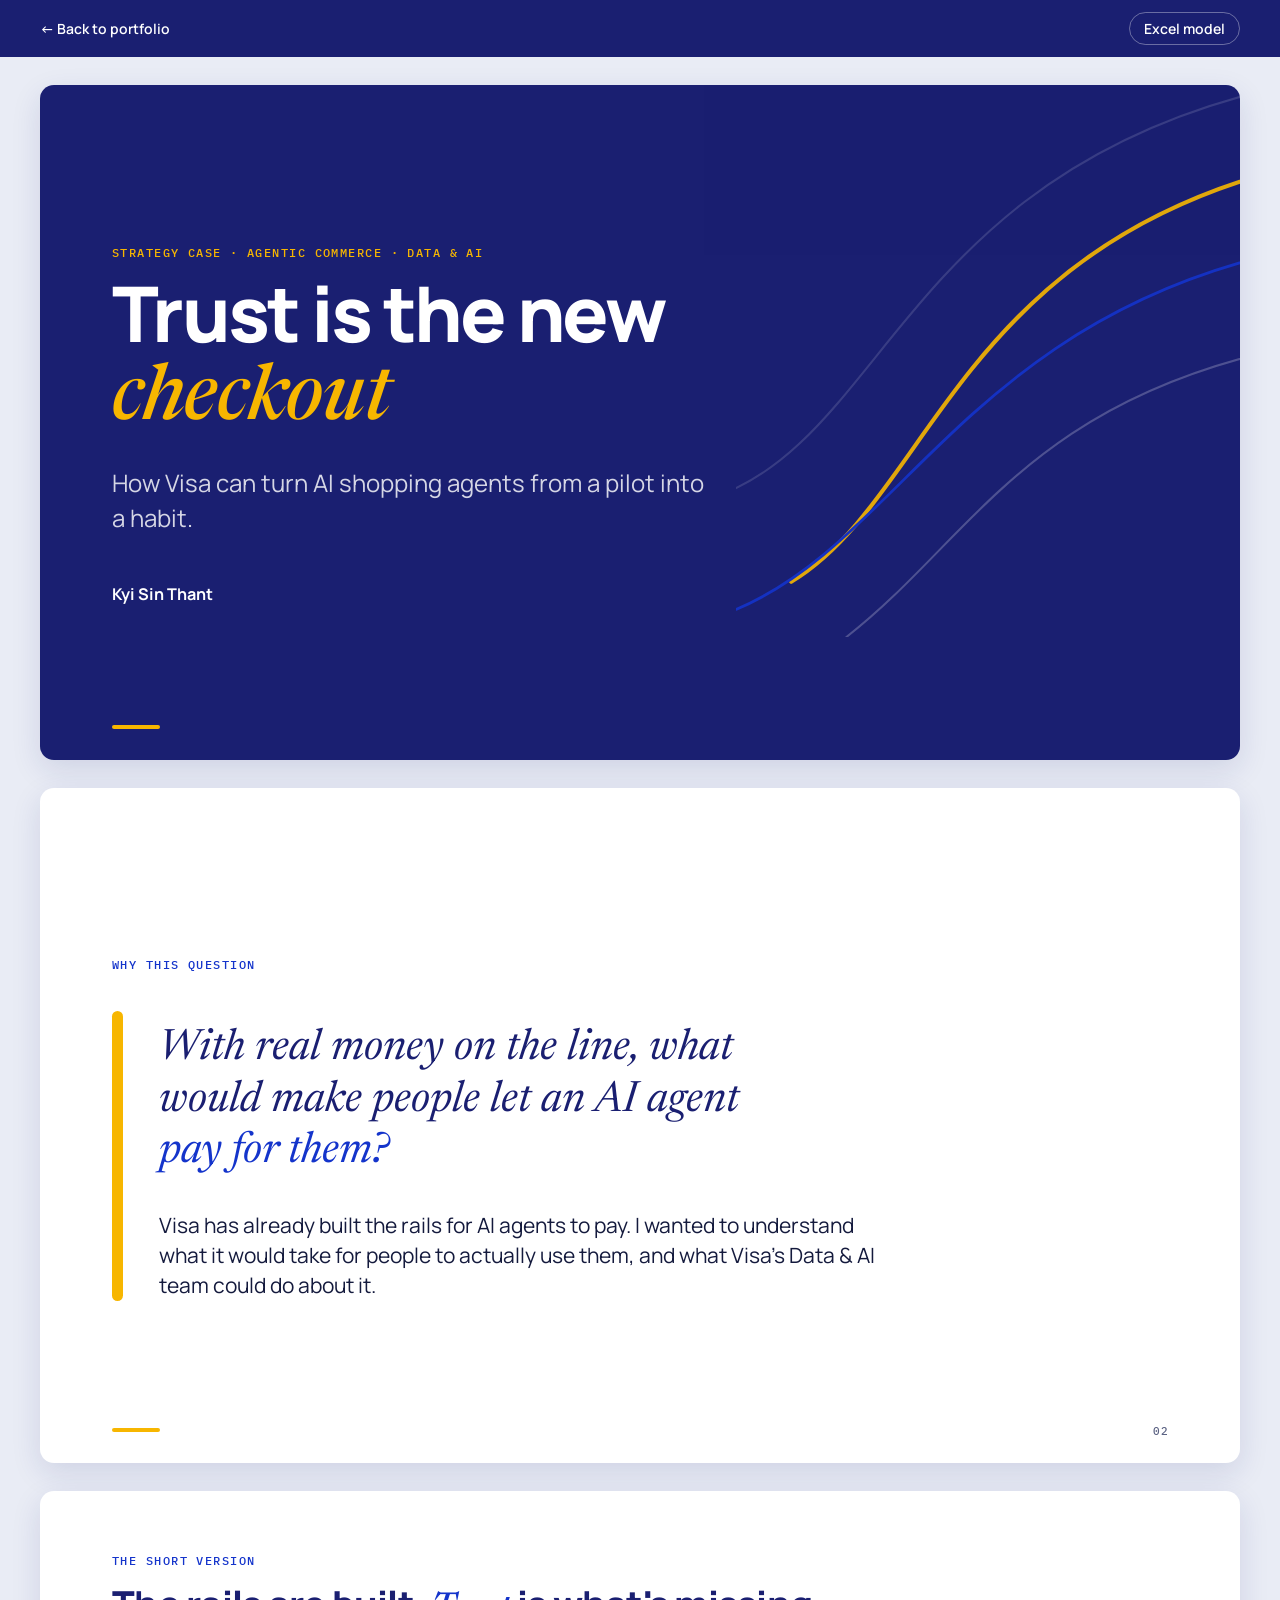
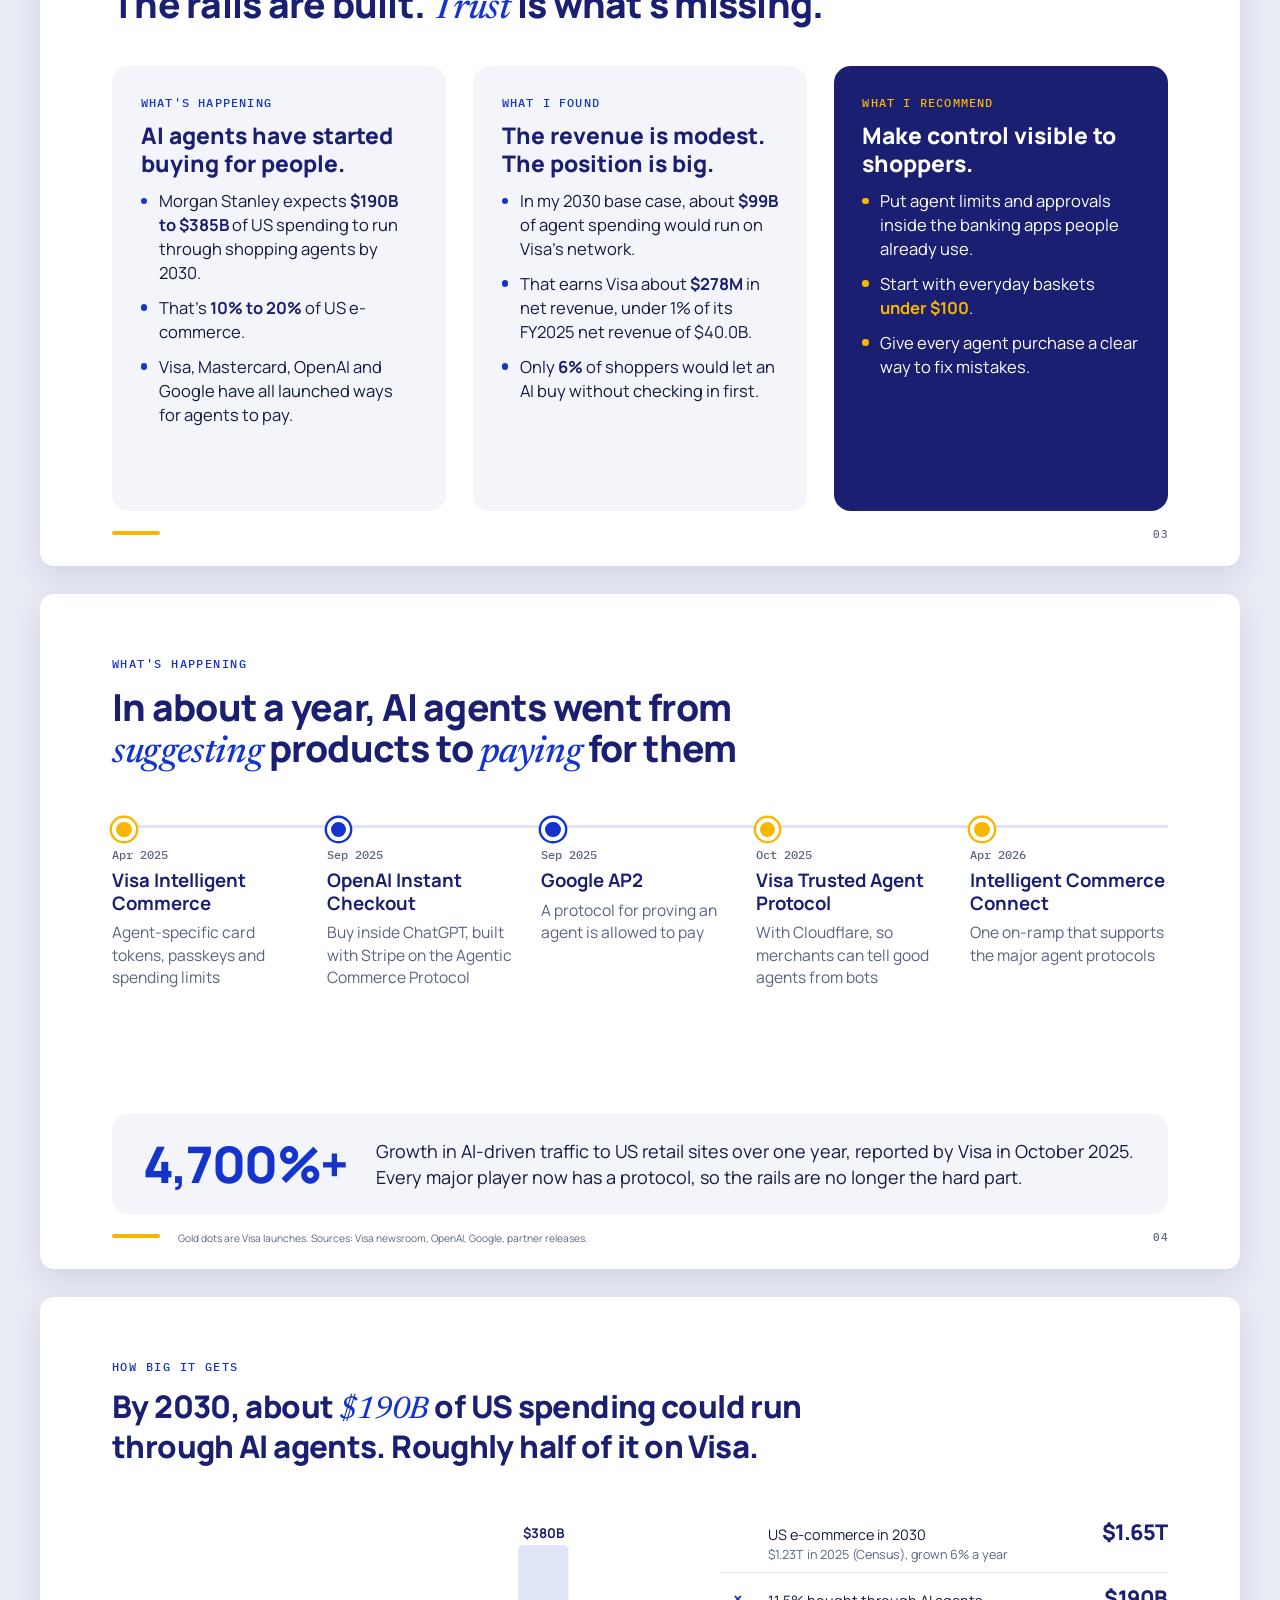
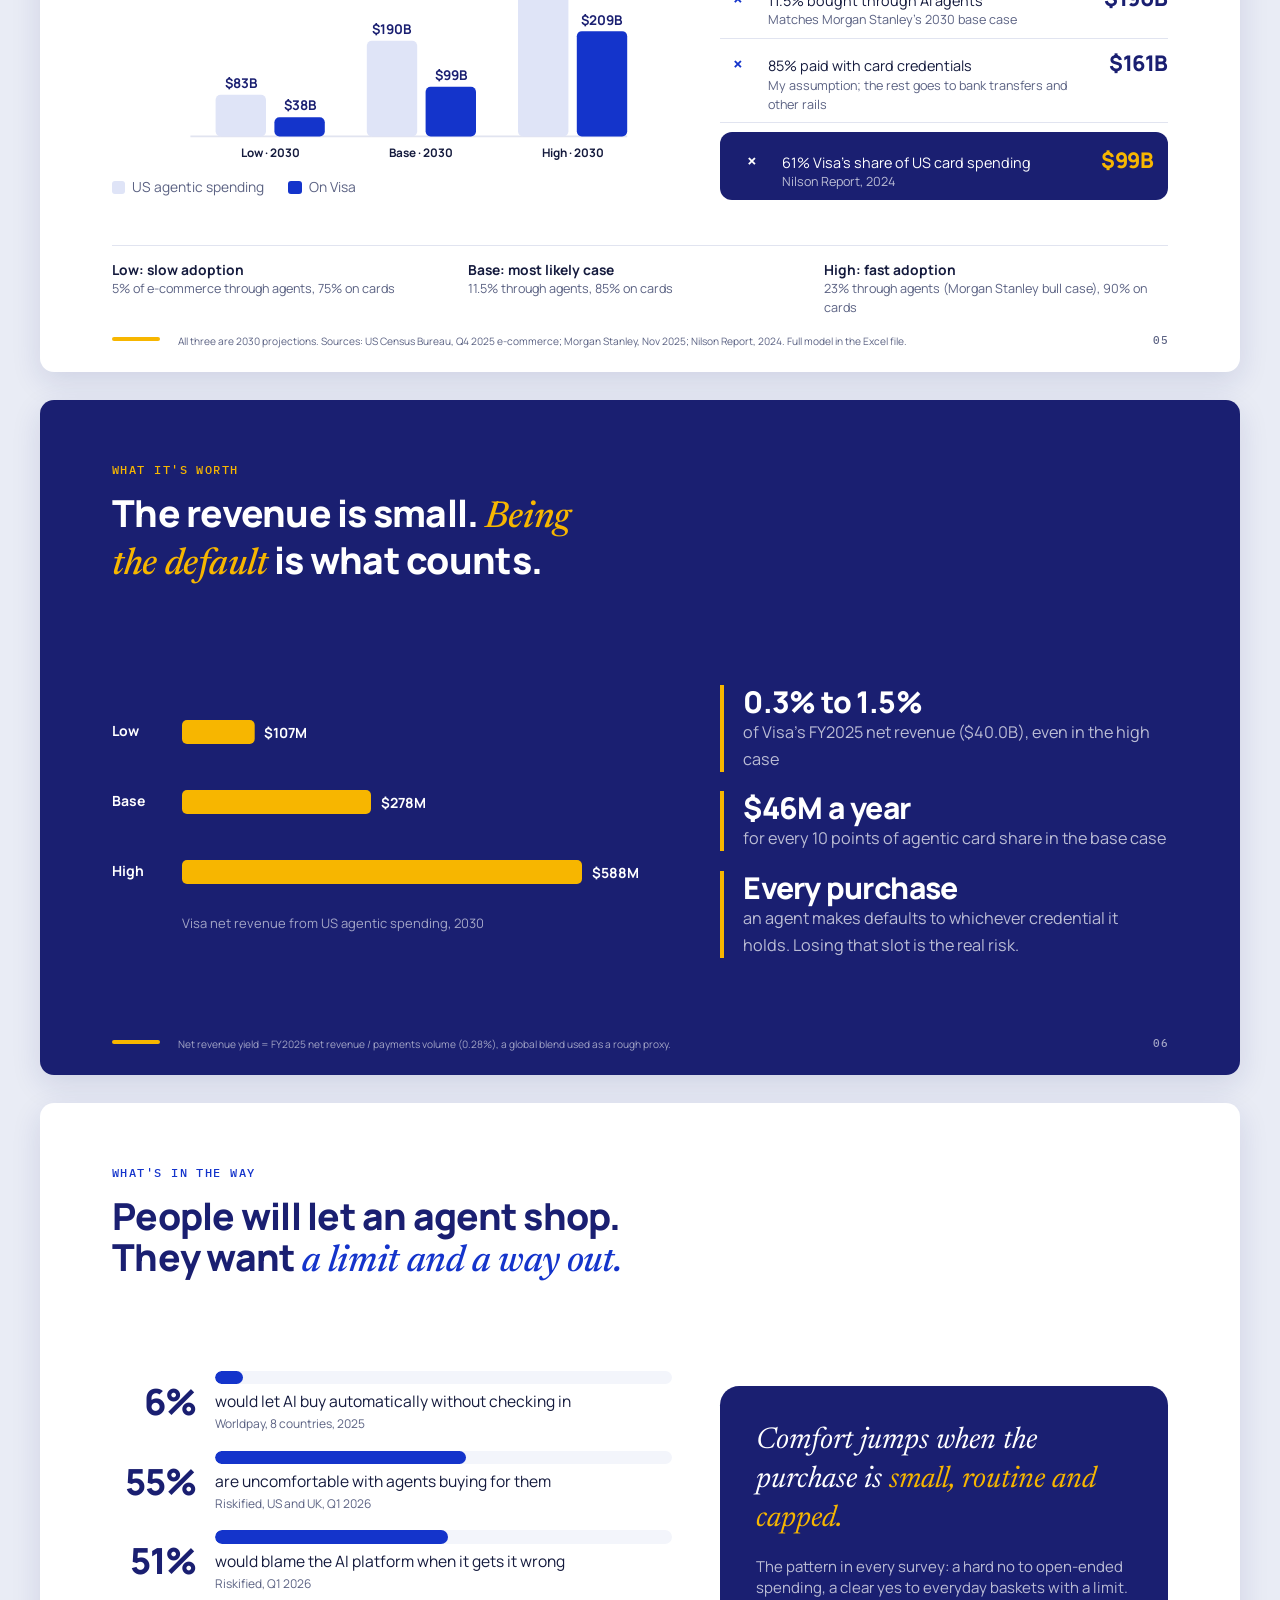
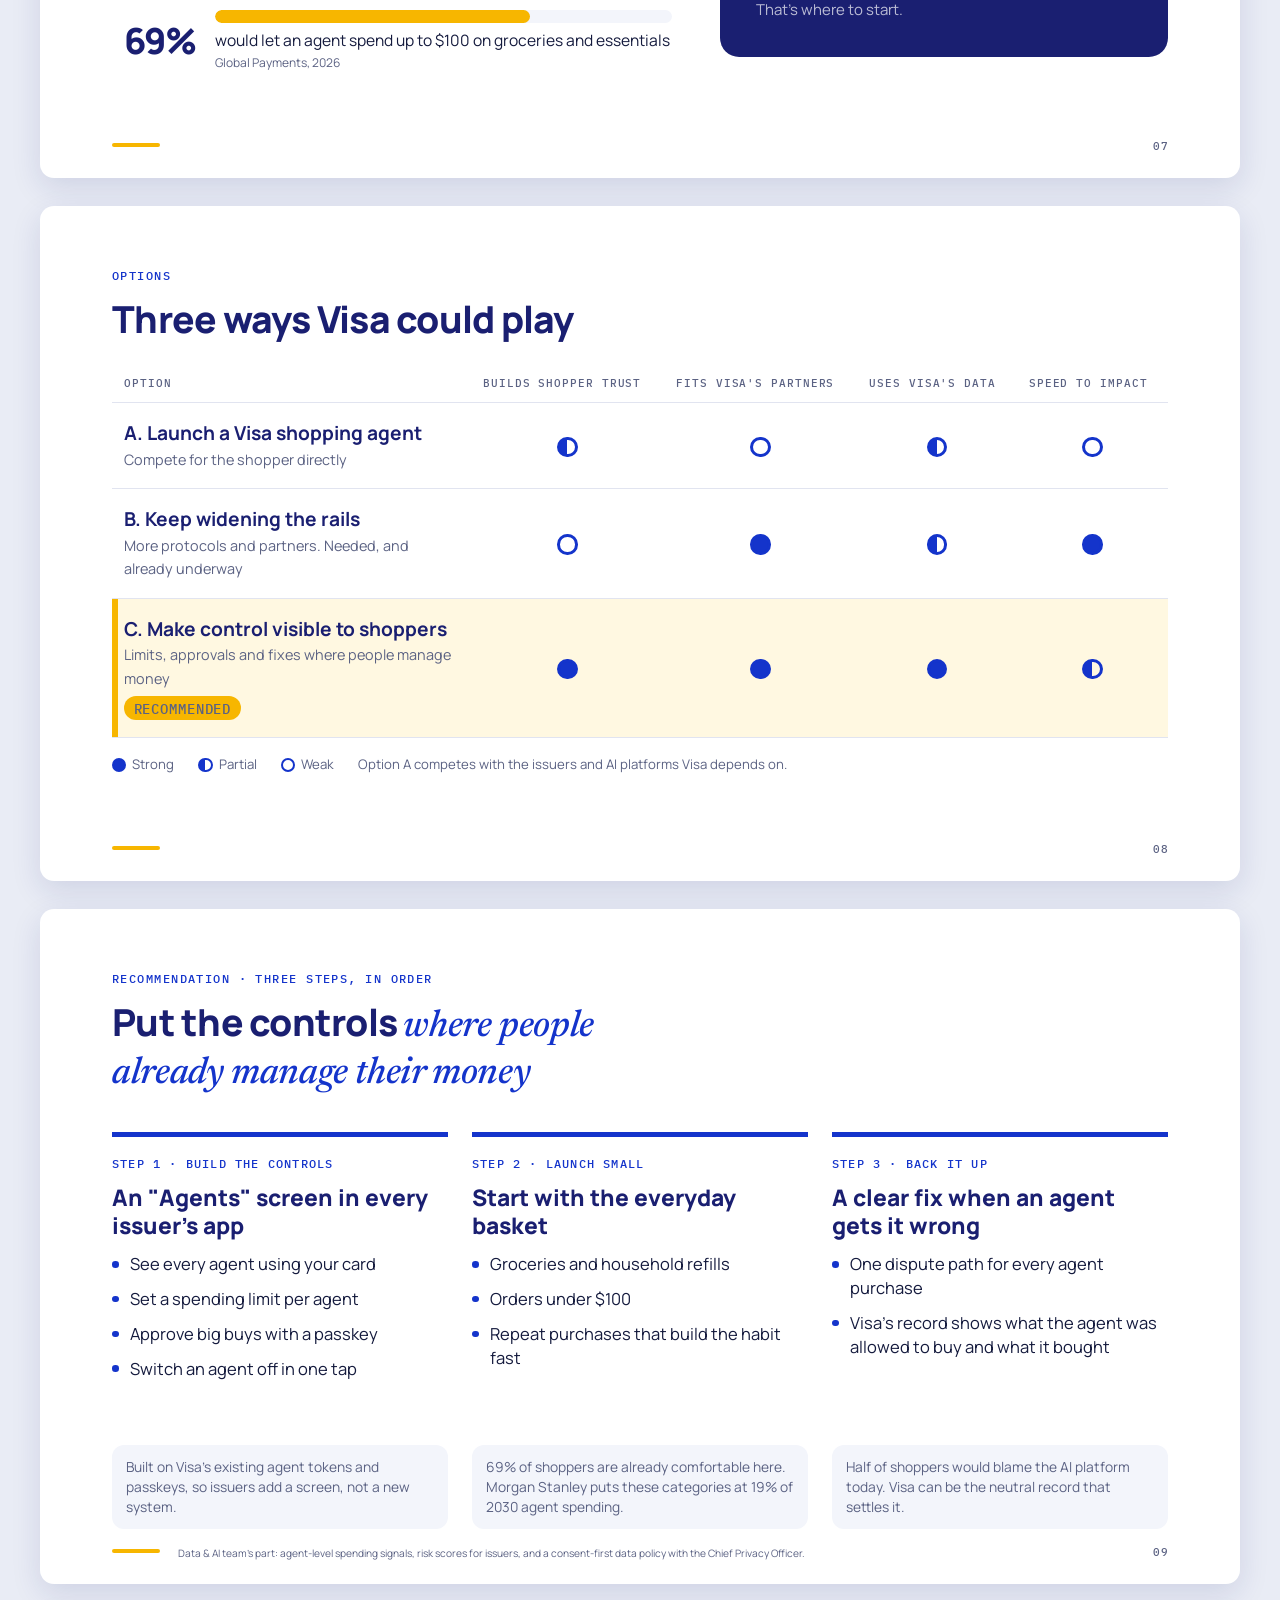
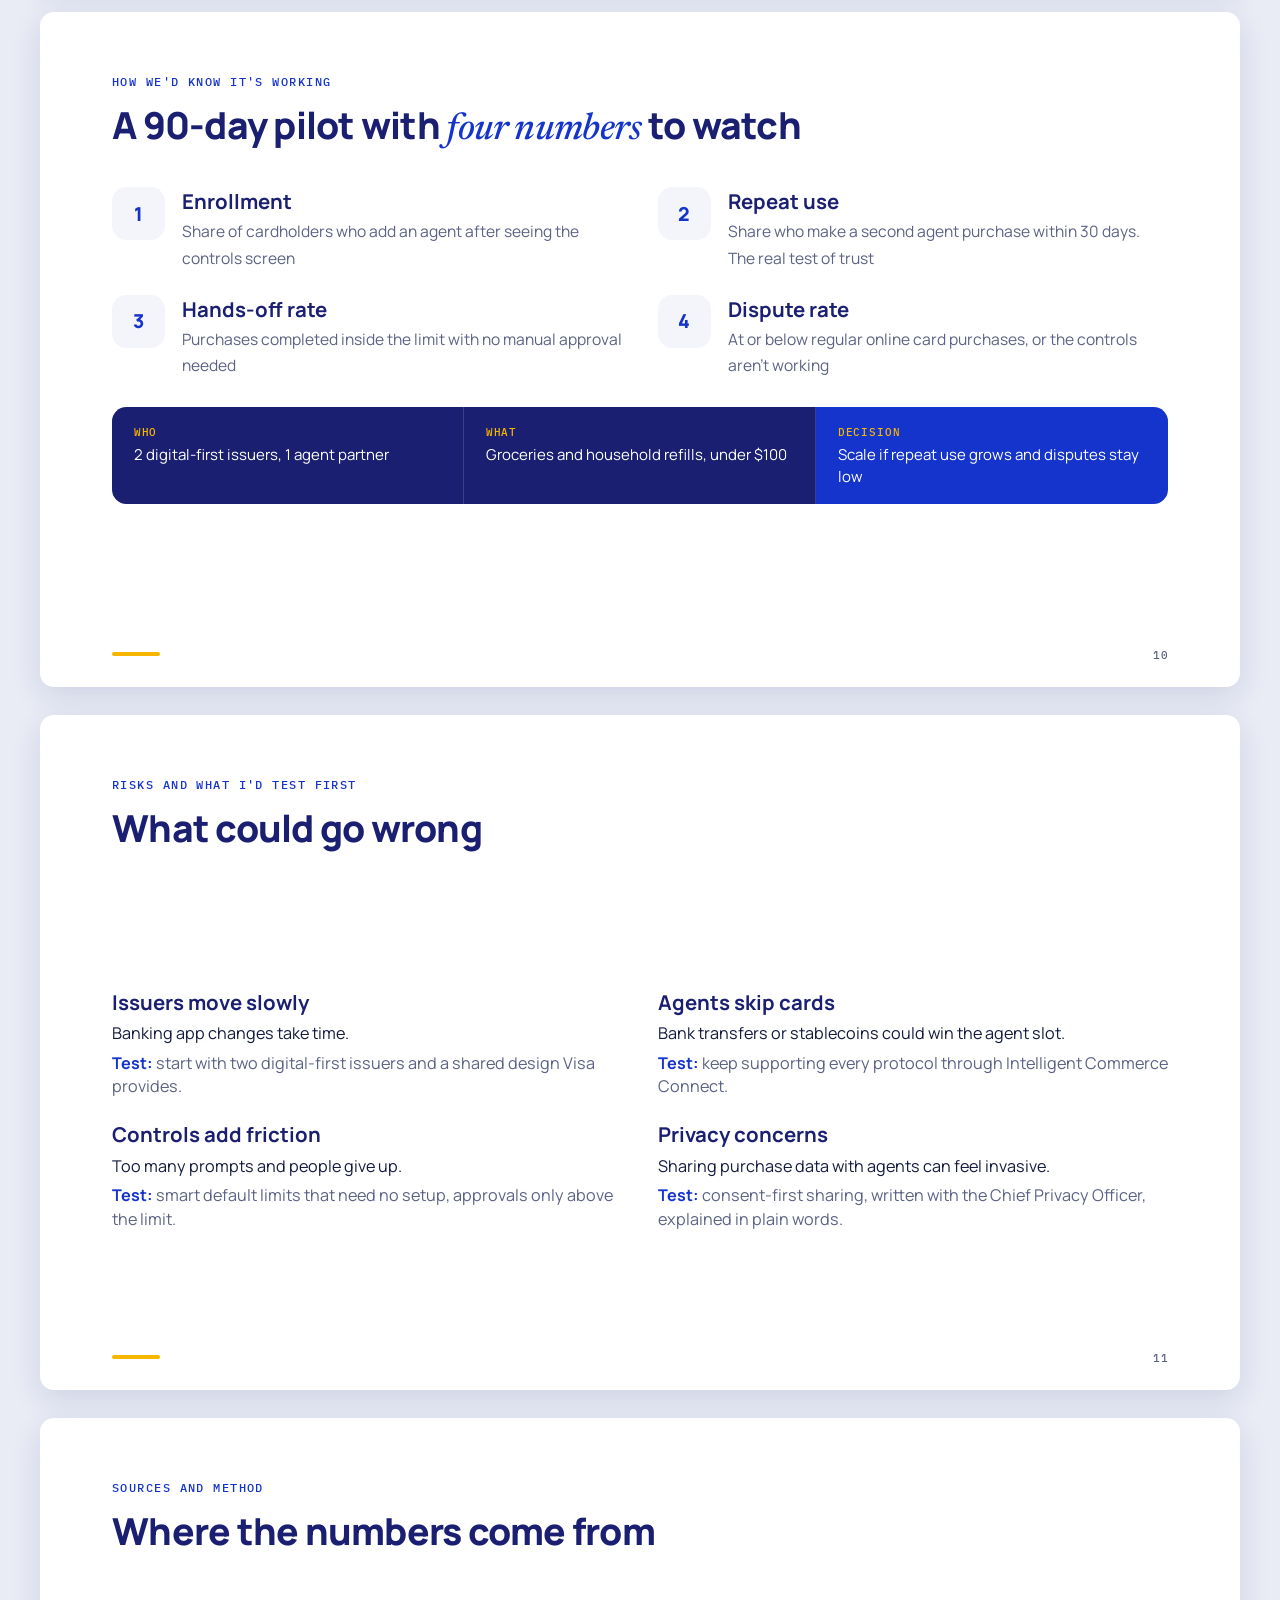
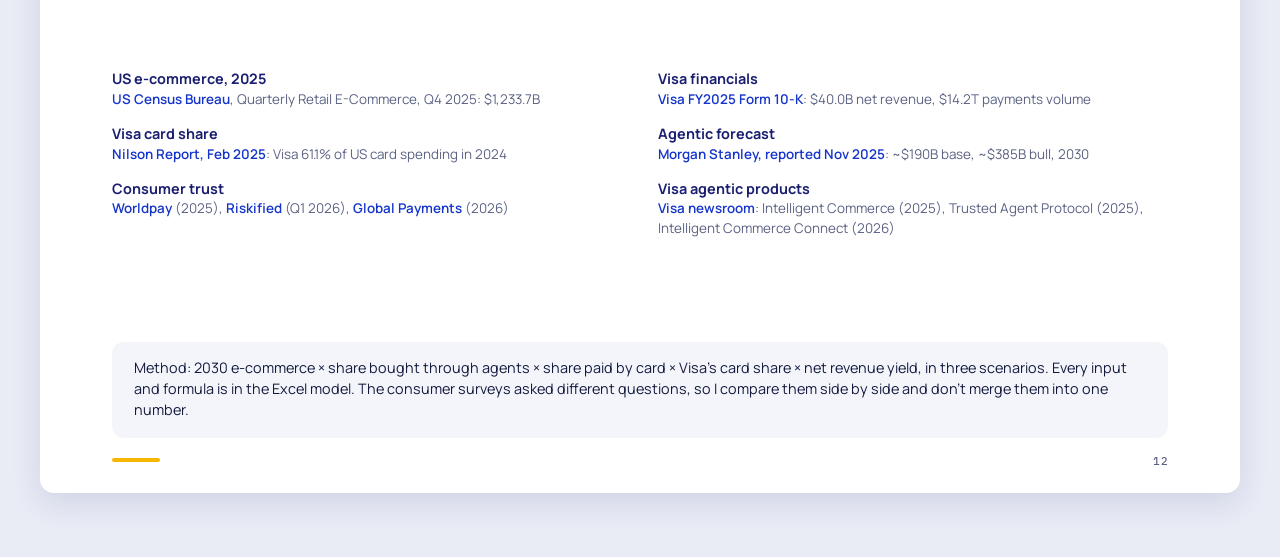
==== commit e8ab648d: "Hold the deck PDF until the deck is final Co-Authored-By: Claude Opus 5.5 <noreply@anthropic.com>" ====
--- a/cases/visa-agentic/index.html
+++ b/cases/visa-agentic/index.html
@@ -240,7 +240,6 @@
   <div class="toolbar-inner">
     <a href="../../#visa">← Back to portfolio</a>
     <div class="links">
-      <a class="pill gold" href="Kyi_Sin_Thant_Trust_Is_the_New_Checkout.pdf">Download PDF</a>
       <a class="pill" href="Kyi_Sin_Thant_Visa_Agentic_Commerce_Model.xlsx">Excel model</a>
     </div>
   </div>
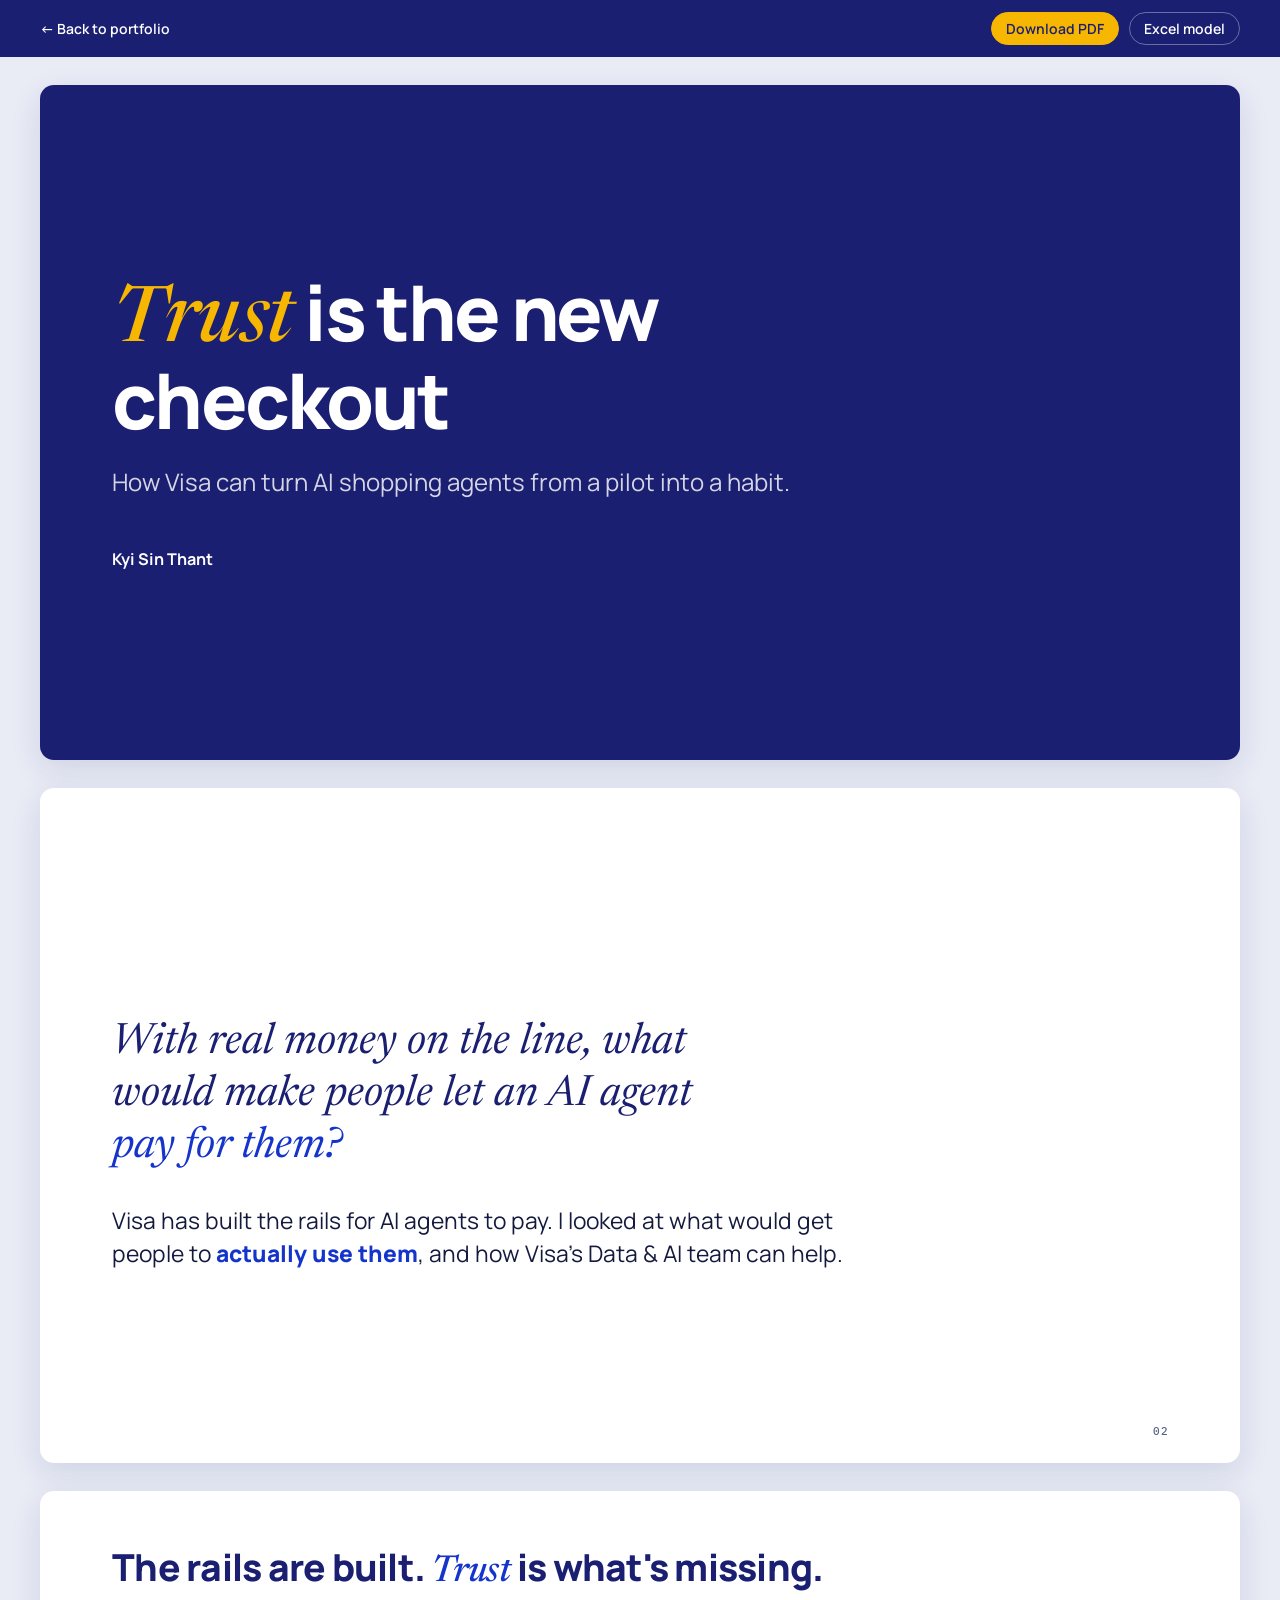
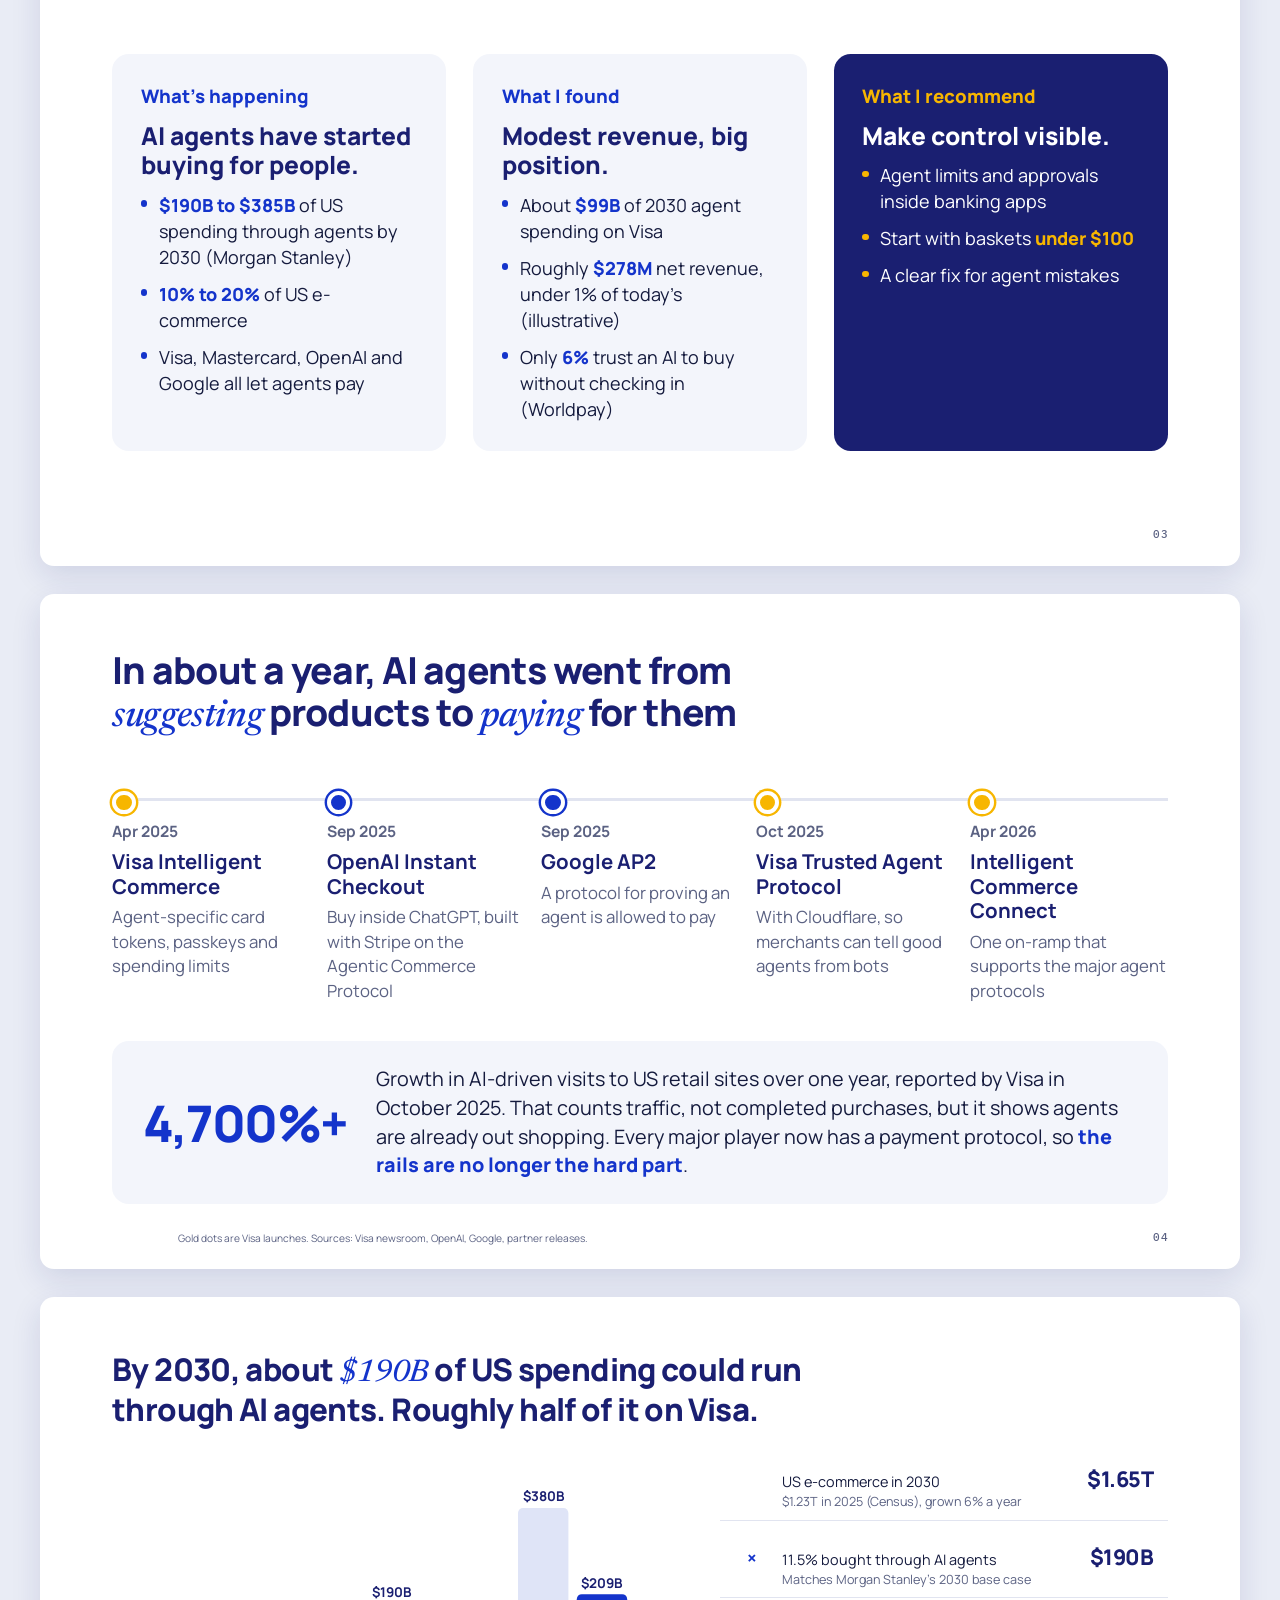
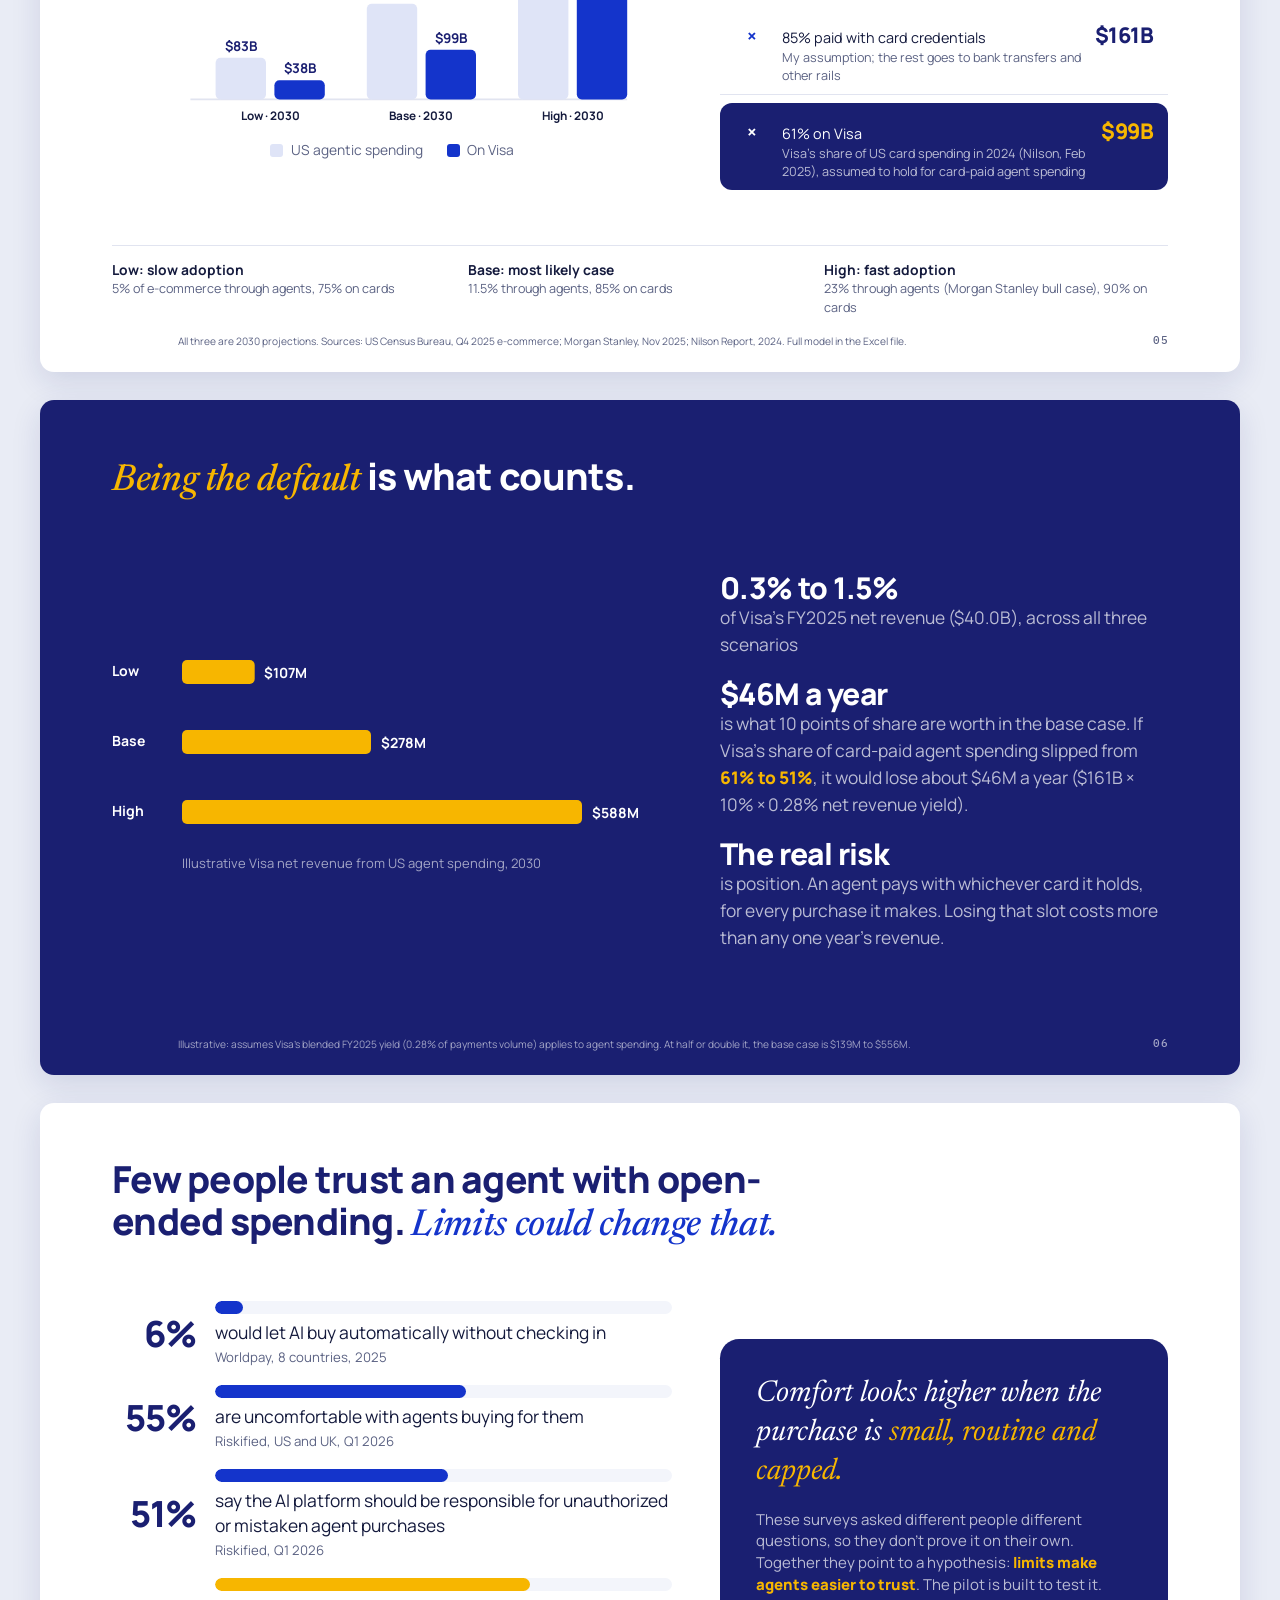
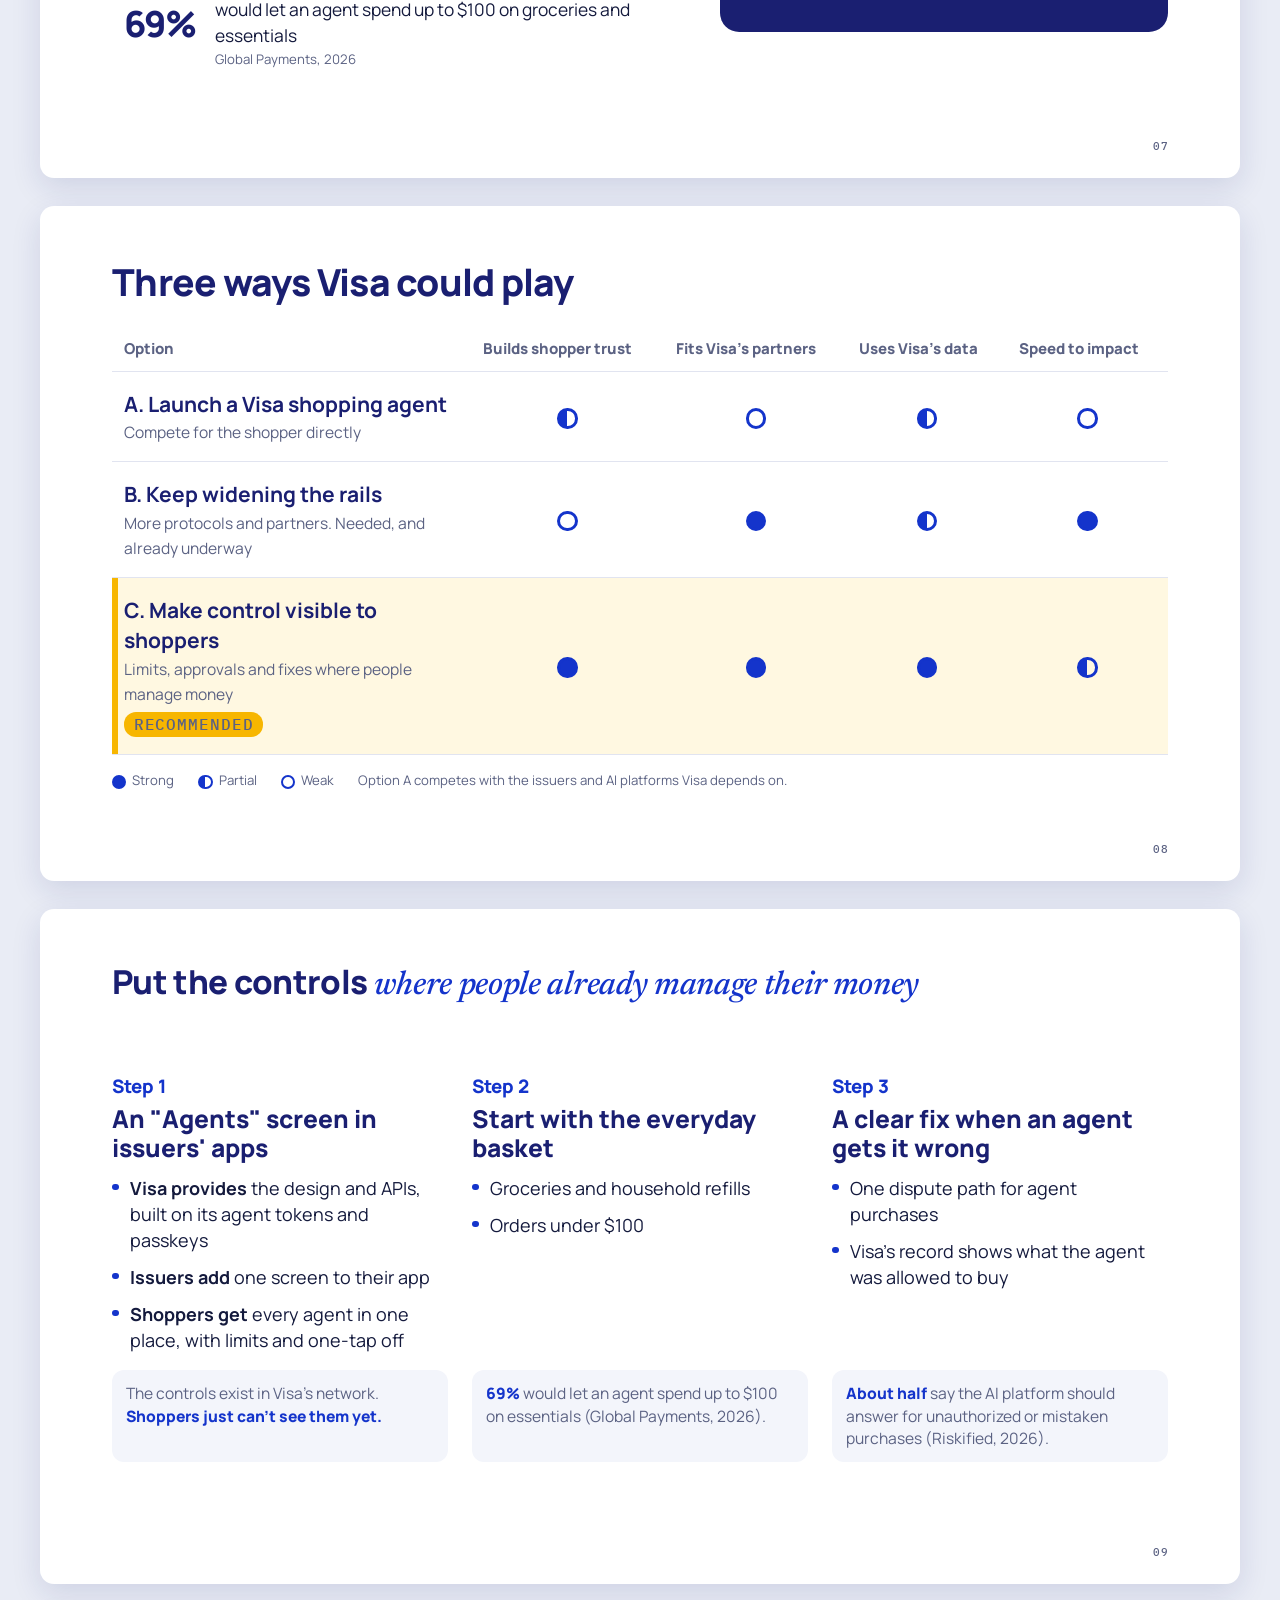
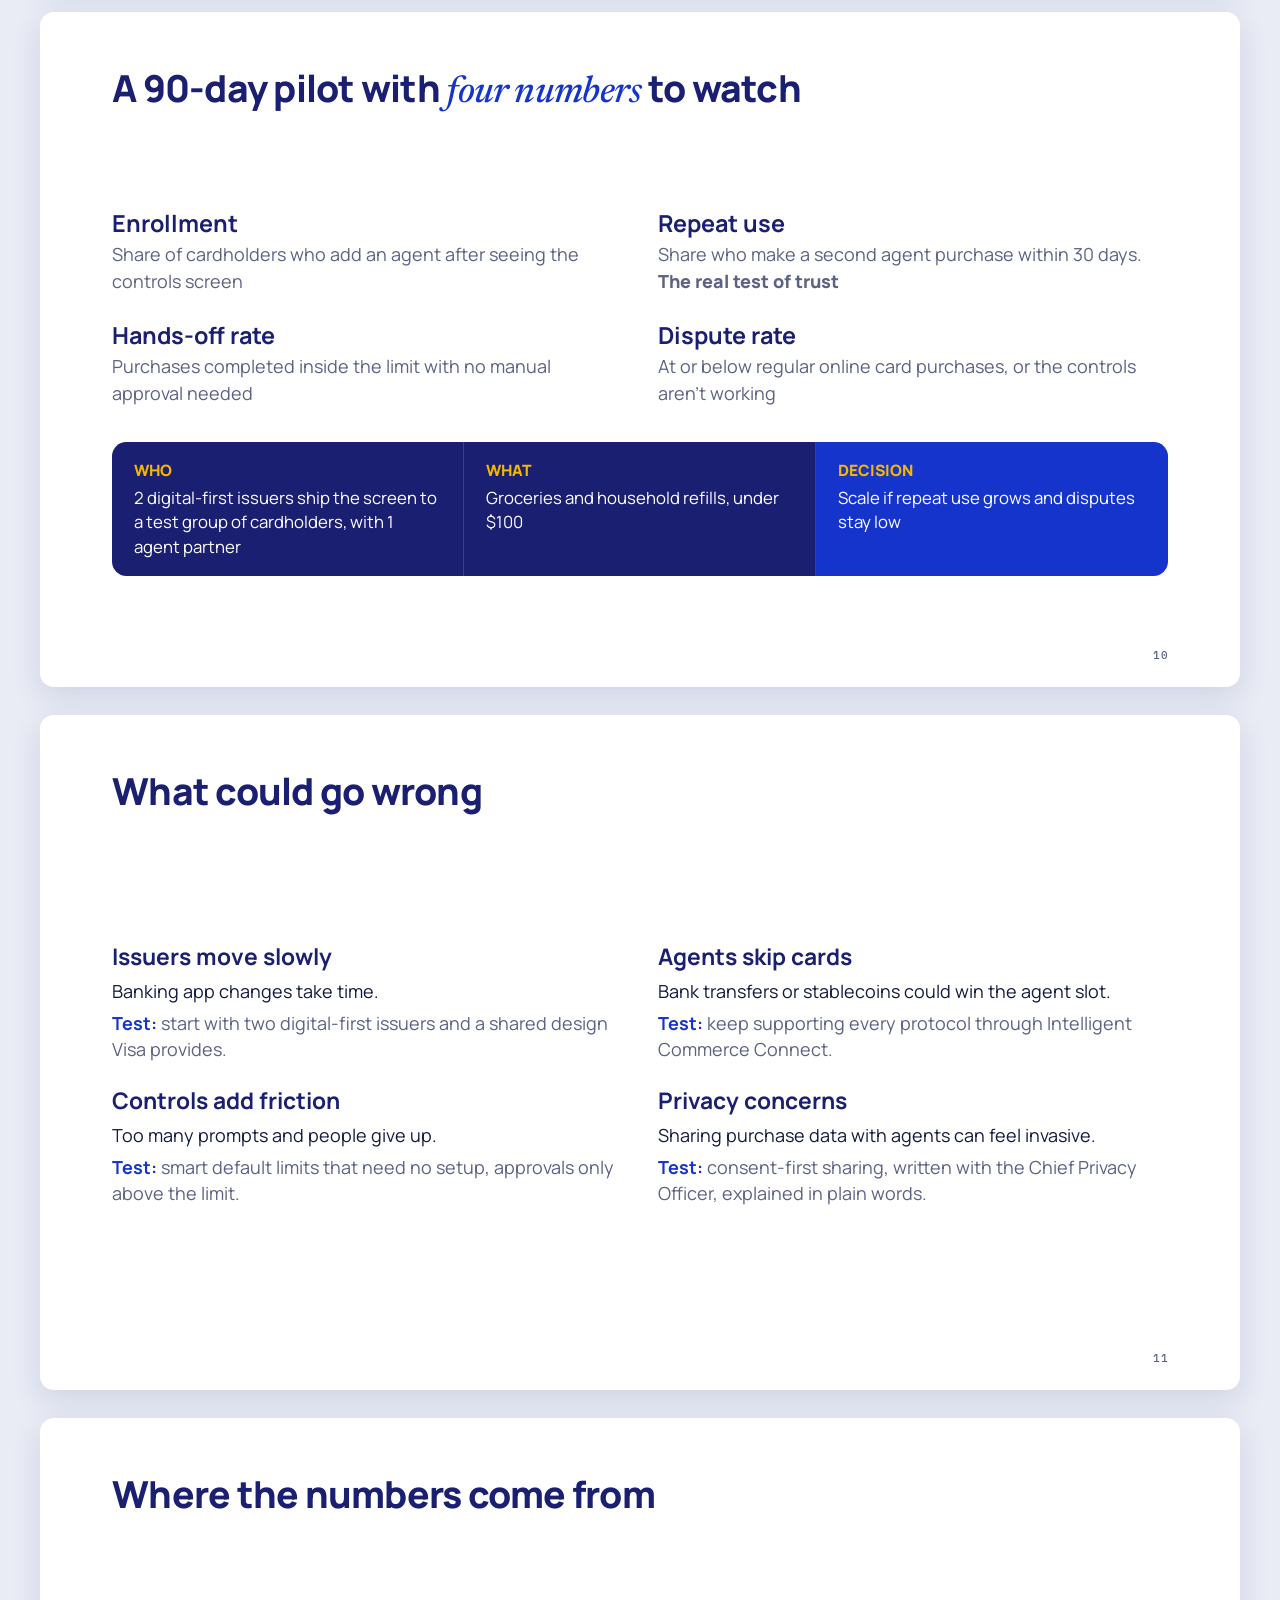
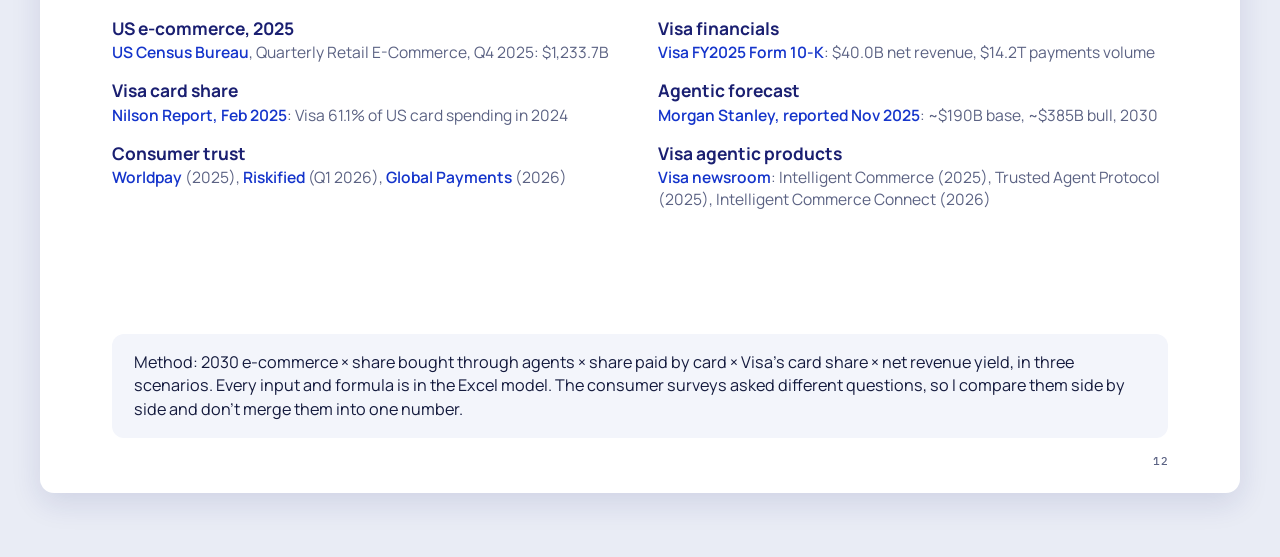
==== commit dab2bf1b: "Publish final Visa deck, PDF and updated Excel model Co-Authored-By: Claude Opus 5.5 <noreply@anthro" ====
--- a/cases/visa-agentic/index.html
+++ b/cases/visa-agentic/index.html
@@ -212,6 +212,56 @@
 .why-big em { color: var(--blue); }
 .why-text { margin-top: 2.6cqw; font-size: 1.75cqw; color: var(--ink); max-width: 56ch; }
 
+/* round-3: bigger labels, balanced vertical space, fuller slides */
+.kicker { font-size: 1.35cqw; }
+.s > .body, .s > .stack { flex: none; margin-block: auto; }
+.stack { display: grid; gap: 0; }
+.stack .callout { margin-top: 3.2cqw; }
+.stack .pilot { margin-top: 3cqw; }
+.three { min-height: 26cqw; }
+ul.bul li { font-size: 1.5cqw; }
+.card h3 { font-size: 2.05cqw; }
+.ev b { font-size: 1.7cqw; } .ev span { font-size: 1.4cqw; } .ev time { font-size: 1.15cqw; }
+.callout p { font-size: 1.65cqw; }
+.point span { font-size: 1.45cqw; }
+.plain-point { font-size: 1.5cqw; color: #fff; line-height: 1.45; }
+.bar-row .lbl { font-size: 1.45cqw; } .bar-row .lbl small { font-size: 1.1cqw; }
+table { font-size: 1.45cqw; } td:first-child b { font-size: 1.75cqw; } td:first-child span { font-size: 1.3cqw; }
+.move h3 { font-size: 2.05cqw; } .move .why { font-size: 1.3cqw; }
+.metric b { font-size: 1.95cqw; } .metric span { font-size: 1.5cqw; }
+.pilot div { font-size: 1.4cqw; }
+.risk b { font-size: 1.9cqw; } .risk p { font-size: 1.5cqw; }
+.sources { font-size: 1.3cqw; } .sources div b { font-size: 1.45cqw; } .method { font-size: 1.35cqw; }
+.why-text { font-size: 1.9cqw; }
+.s9 h2 { font-size: 2.75cqw; max-width: none; white-space: nowrap; }
+.legend { justify-content: center; }
+.chain .step { padding: 1cqw 1.2cqw; }
+
+/* round-4: readable section labels, no decoration without a job */
+.s::after, .dark .s::after { content: none; }
+.quote-wrap { grid-template-columns: 1fr; }
+.card .n { font: 800 1.55cqw var(--sans); letter-spacing: 0; text-transform: none; }
+.move .num { font: 800 1.55cqw var(--sans); letter-spacing: 0; }
+.point { border-left: 0; padding-left: 0; }
+.metric { grid-template-columns: 1fr; }
+.s { padding-top: 4.6cqw; }
+
+th { font: 800 1.25cqw var(--sans); letter-spacing: 0; text-transform: none; color: var(--muted); }
+.pilot b { font: 800 1.3cqw var(--sans); letter-spacing: 0; }
+.ev time { font: 700 1.3cqw var(--sans); }
+.move { border-top: 0; padding-top: 0; }
+
+.moves { grid-template-rows: auto auto 1fr auto; row-gap: 1.1cqw; }
+.move { display: grid; grid-row: span 4; grid-template-rows: subgrid; gap: 0; }
+.move .why { margin-top: 1.4cqw; }
+.move ul.bul { align-content: start; margin-top: 1cqw; }
+.move h3 { margin-top: .4cqw; }
+
+/* round-6: highlights */
+.mk { font-weight: 800; color: var(--blue); }
+.dark .mk, .card.hl .mk, .insight .mk { color: var(--gold); background: none; padding: 0; }
+.title-s .lede { max-width: none; white-space: nowrap; }
+
 /* slide 5 fit */
 .s5 h2 { font-size: 2.6cqw; max-width: 40ch; }
 .s5 .body { margin-top: 2cqw; align-items: center; }
@@ -240,6 +290,7 @@
   <div class="toolbar-inner">
     <a href="../../#visa">← Back to portfolio</a>
     <div class="links">
+      <a class="pill gold" href="Kyi_Sin_Thant_Trust_Is_the_New_Checkout.pdf">Download PDF</a>
       <a class="pill" href="Kyi_Sin_Thant_Visa_Agentic_Commerce_Model.xlsx">Excel model</a>
     </div>
   </div>
@@ -249,18 +300,8 @@
 
   <!-- 1. Title -->
   <section class="slide dark" aria-label="Title">
-    <svg class="waves" viewBox="0 0 400 400" preserveAspectRatio="none" aria-hidden="true">
-      <g fill="none" stroke-linecap="round">
-        <path d="M40 360 C140 300 160 120 400 60" stroke="#f7b600" stroke-width="3"/>
-        <path d="M0 380 C120 330 170 170 400 120" stroke="#1434cb" stroke-width="2"/>
-        <path d="M80 400 C170 330 210 230 400 190" stroke="#ffffff" stroke-opacity=".25" stroke-width="1.5"/>
-        <path d="M-20 300 C110 260 120 60 400 0" stroke="#ffffff" stroke-opacity=".15" stroke-width="1.5"/>
-      </g>
-      <circle cx="400" cy="60" r="6" fill="#f7b600"/>
-    </svg>
     <div class="s title-s">
-      <p class="kicker">Strategy case · Agentic commerce · Data &amp; AI</p>
-      <h1>Trust is the new <em>checkout</em></h1>
+      <h1><em>Trust</em> is the new checkout</h1>
       <p class="lede">How Visa can turn AI shopping agents from a pilot into a habit.</p>
       <p class="by"><b>Kyi Sin Thant</b></p>
     </div>
@@ -269,12 +310,10 @@
   <!-- 2. Why this question -->
   <section class="slide" aria-label="Why this question">
     <div class="s" style="justify-content:center">
-      <p class="kicker">Why this question</p>
       <div class="quote-wrap">
-        <span class="bar" aria-hidden="true"></span>
         <div>
           <p class="why-big">With real money on the line, what would make people let an AI agent <em>pay for them?</em></p>
-          <p class="why-text">Visa has already built the rails for AI agents to pay. I wanted to understand what it would take for people to actually use them, and what Visa's Data &amp; AI team could do about it.</p>
+          <p class="why-text">Visa has built the rails for AI agents to pay. I looked at what would get people to <span class="mk">actually use them</span>, and how Visa's Data &amp; AI team can help.</p>
         </div>
       </div>
     </div>
@@ -284,26 +323,25 @@
   <!-- 3. Short version -->
   <section class="slide" aria-label="The short version">
     <div class="s">
-      <p class="kicker">The short version</p>
       <h2>The rails are built. <em>Trust</em> is what's missing.</h2>
       <div class="body three">
         <div class="card"><span class="n">What's happening</span><h3>AI agents have started buying for people.</h3>
           <ul class="bul">
-            <li>Morgan Stanley expects <b>$190B to $385B</b> of US spending to run through shopping agents by 2030.</li>
-            <li>That's <b>10% to 20%</b> of US e-commerce.</li>
-            <li>Visa, Mastercard, OpenAI and Google have all launched ways for agents to pay.</li>
+            <li><span class="mk">$190B to $385B</span> of US spending through agents by 2030 (Morgan Stanley)</li>
+            <li><span class="mk">10% to 20%</span> of US e-commerce</li>
+            <li>Visa, Mastercard, OpenAI and Google all let agents pay</li>
           </ul></div>
-        <div class="card"><span class="n">What I found</span><h3>The revenue is modest. The position is big.</h3>
+        <div class="card"><span class="n">What I found</span><h3>Modest revenue, big position.</h3>
           <ul class="bul">
-            <li>In my 2030 base case, about <b>$99B</b> of agent spending would run on Visa's network.</li>
-            <li>That earns Visa about <b>$278M</b> in net revenue, under 1% of its FY2025 net revenue of $40.0B.</li>
-            <li>Only <b>6%</b> of shoppers would let an AI buy without checking in first.</li>
+            <li>About <span class="mk">$99B</span> of 2030 agent spending on Visa</li>
+            <li>Roughly <span class="mk">$278M</span> net revenue, under 1% of today's (illustrative)</li>
+            <li>Only <span class="mk">6%</span> trust an AI to buy without checking in (Worldpay)</li>
           </ul></div>
-        <div class="card hl"><span class="n">What I recommend</span><h3>Make control visible to shoppers.</h3>
+        <div class="card hl"><span class="n">What I recommend</span><h3>Make control visible.</h3>
           <ul class="bul">
-            <li>Put agent limits and approvals inside the banking apps people already use.</li>
-            <li>Start with everyday baskets <b>under $100</b>.</li>
-            <li>Give every agent purchase a clear way to fix mistakes.</li>
+            <li>Agent limits and approvals inside banking apps</li>
+            <li>Start with baskets <span class="mk">under $100</span></li>
+            <li>A clear fix for agent mistakes</li>
           </ul></div>
       </div>
     </div>
@@ -313,8 +351,8 @@
   <!-- 4. Timeline -->
   <section class="slide" aria-label="Agents are moving from suggesting to paying">
     <div class="s">
-      <p class="kicker">What's happening</p>
       <h2>In about a year, AI agents went from <em>suggesting</em> products to <em>paying</em> for them</h2>
+      <div class="stack">
       <div class="body timeline">
         <div class="ev visa"><time>Apr 2025</time><b>Visa Intelligent Commerce</b><span>Agent-specific card tokens, passkeys and spending limits</span></div>
         <div class="ev"><time>Sep 2025</time><b>OpenAI Instant Checkout</b><span>Buy inside ChatGPT, built with Stripe on the Agentic Commerce Protocol</span></div>
@@ -322,7 +360,8 @@
         <div class="ev visa"><time>Oct 2025</time><b>Visa Trusted Agent Protocol</b><span>With Cloudflare, so merchants can tell good agents from bots</span></div>
         <div class="ev visa"><time>Apr 2026</time><b>Intelligent Commerce Connect</b><span>One on-ramp that supports the major agent protocols</span></div>
       </div>
-      <div class="callout"><span class="big">4,700%+</span><p>Growth in AI-driven traffic to US retail sites over one year, reported by Visa in October 2025. Every major player now has a protocol, so the rails are no longer the hard part.</p></div>
+      <div class="callout"><span class="big">4,700%+</span><p>Growth in AI-driven visits to US retail sites over one year, reported by Visa in October 2025. That counts traffic, not completed purchases, but it shows agents are already out shopping. Every major player now has a payment protocol, so <span class="mk">the rails are no longer the hard part</span>.</p></div>
+      </div>
     </div>
     <p class="src">Gold dots are Visa launches. Sources: Visa newsroom, OpenAI, Google, partner releases.</p>
     <span class="foot">04</span>
@@ -331,7 +370,6 @@
   <!-- 5. Market size -->
   <section class="slide s5" aria-label="Market size">
     <div class="s">
-      <p class="kicker">How big it gets</p>
       <h2>By 2030, about <em>$190B</em> of US spending could run through AI agents. Roughly half of it on Visa.</h2>
       <div class="body split">
         <div class="chart">
@@ -361,7 +399,7 @@
           <div class="step"><span class="op"></span><span class="what">US e-commerce in 2030<small>$1.23T in 2025 (Census), grown 6% a year</small></span><span class="val">$1.65T</span></div>
           <div class="step"><span class="op">×</span><span class="what">11.5% bought through AI agents<small>Matches Morgan Stanley's 2030 base case</small></span><span class="val">$190B</span></div>
           <div class="step"><span class="op">×</span><span class="what">85% paid with card credentials<small>My assumption; the rest goes to bank transfers and other rails</small></span><span class="val">$161B</span></div>
-          <div class="step total"><span class="op">×</span><span class="what">61% Visa's share of US card spending<small>Nilson Report, 2024</small></span><span class="val">$99B</span></div>
+          <div class="step total"><span class="op">×</span><span class="what">61% on Visa<small>Visa's share of US card spending in 2024 (Nilson, Feb 2025), assumed to hold for card-paid agent spending</small></span><span class="val">$99B</span></div>
         </div>
       </div>
       <div class="scen">
@@ -377,8 +415,7 @@
   <!-- 6. Revenue vs position -->
   <section class="slide dark" aria-label="Revenue versus position">
     <div class="s">
-      <p class="kicker">What it's worth</p>
-      <h2>The revenue is small. <em>Being the default</em> is what counts.</h2>
+      <h2><em>Being the default</em> is what counts.</h2>
       <div class="body split">
         <div class="chart">
           <svg viewBox="0 0 560 250" role="img" aria-label="Visa net revenue from agentic spending in 2030: low 107 million, base 278 million, high 588 million">
@@ -392,36 +429,35 @@
               <text x="0" y="180" fill="#fff" font-weight="700">High</text>
               <rect x="70" y="164" width="400" height="24" rx="5" fill="#f7b600"/>
               <text x="480" y="182" fill="#fff" font-weight="700">$588M</text>
-              <text x="70" y="232" fill="#ffffff" fill-opacity=".6" font-size="13">Visa net revenue from US agentic spending, 2030</text>
+              <text x="70" y="232" fill="#ffffff" fill-opacity=".6" font-size="13">Illustrative Visa net revenue from US agent spending, 2030</text>
             </g>
           </svg>
         </div>
         <div class="points">
-          <div class="point"><b style="color:#fff">0.3% to 1.5%</b><span style="color:rgba(255,255,255,.7)">of Visa's FY2025 net revenue ($40.0B), even in the high case</span></div>
-          <div class="point"><b style="color:#fff">$46M a year</b><span style="color:rgba(255,255,255,.7)">for every 10 points of agentic card share in the base case</span></div>
-          <div class="point"><b style="color:#fff">Every purchase</b><span style="color:rgba(255,255,255,.7)">an agent makes defaults to whichever credential it holds. Losing that slot is the real risk.</span></div>
-        </div>
-      </div>
-    </div>
-    <p class="src">Net revenue yield = FY2025 net revenue / payments volume (0.28%), a global blend used as a rough proxy.</p>
+          <div class="point"><b style="color:#fff">0.3% to 1.5%</b><span style="color:rgba(255,255,255,.7)">of Visa's FY2025 net revenue ($40.0B), across all three scenarios</span></div>
+          <div class="point"><b style="color:#fff">$46M a year</b><span style="color:rgba(255,255,255,.7)">is what 10 points of share are worth in the base case. If Visa's share of card-paid agent spending slipped from <span class="mk">61% to 51%</span>, it would lose about $46M a year ($161B × 10% × 0.28% net revenue yield).</span></div>
+          <div class="point"><b style="color:#fff">The real risk</b><span style="color:rgba(255,255,255,.7)">is position. An agent pays with whichever card it holds, for every purchase it makes. Losing that slot costs more than any one year's revenue.</span></div>
+        </div>
+      </div>
+    </div>
+    <p class="src">Illustrative: assumes Visa's blended FY2025 yield (0.28% of payments volume) applies to agent spending. At half or double it, the base case is $139M to $556M.</p>
     <span class="foot">06</span>
   </section>
 
   <!-- 7. Trust gap -->
   <section class="slide" aria-label="The bottleneck is trust">
     <div class="s">
-      <p class="kicker">What's in the way</p>
-      <h2>People will let an agent shop. They want <em>a limit and a way out.</em></h2>
+      <h2>Few people trust an agent with open-ended spending. <em>Limits could change that.</em></h2>
       <div class="body split">
         <div class="bars">
           <div class="bar-row"><span class="pct">6%</span><div class="track"><span class="fill"><i style="width:6%"></i></span><span class="lbl">would let AI buy automatically without checking in <small>Worldpay, 8 countries, 2025</small></span></div></div>
           <div class="bar-row"><span class="pct">55%</span><div class="track"><span class="fill"><i style="width:55%"></i></span><span class="lbl">are uncomfortable with agents buying for them <small>Riskified, US and UK, Q1 2026</small></span></div></div>
-          <div class="bar-row"><span class="pct">51%</span><div class="track"><span class="fill"><i style="width:51%"></i></span><span class="lbl">would blame the AI platform when it gets it wrong <small>Riskified, Q1 2026</small></span></div></div>
+          <div class="bar-row"><span class="pct">51%</span><div class="track"><span class="fill"><i style="width:51%"></i></span><span class="lbl">say the AI platform should be responsible for unauthorized or mistaken agent purchases <small>Riskified, Q1 2026</small></span></div></div>
           <div class="bar-row gold"><span class="pct">69%</span><div class="track"><span class="fill"><i style="width:69%"></i></span><span class="lbl">would let an agent spend up to $100 on groceries and essentials <small>Global Payments, 2026</small></span></div></div>
         </div>
         <div class="insight">
-          <p>Comfort jumps when the purchase is <em>small, routine and capped.</em></p>
-          <span>The pattern in every survey: a hard no to open-ended spending, a clear yes to everyday baskets with a limit. That's where to start.</span>
+          <p>Comfort looks higher when the purchase is <em>small, routine and capped.</em></p>
+          <span>These surveys asked different people different questions, so they don't prove it on their own. Together they point to a hypothesis: <span class="mk">limits make agents easier to trust</span>. The pilot is built to test it.</span>
         </div>
       </div>
     </div>
@@ -431,7 +467,6 @@
   <!-- 8. Options -->
   <section class="slide" aria-label="Three ways to play">
     <div class="s">
-      <p class="kicker">Options</p>
       <h2>Three ways Visa could play</h2>
       <div class="body" style="align-content:start">
         <table>
@@ -449,63 +484,60 @@
   </section>
 
   <!-- 9. Recommendation -->
-  <section class="slide" aria-label="Recommendation">
-    <div class="s">
-      <p class="kicker">Recommendation · three steps, in order</p>
+  <section class="slide s9" aria-label="Recommendation">
+    <div class="s">
       <h2>Put the controls <em>where people already manage their money</em></h2>
       <div class="body moves">
         <div class="move">
-          <span class="num">STEP 1 · BUILD THE CONTROLS</span>
-          <h3>An "Agents" screen in every issuer's app</h3>
+          <span class="num">Step 1</span>
+          <h3>An "Agents" screen in issuers' apps</h3>
           <ul class="bul">
-            <li>See every agent using your card</li>
-            <li>Set a spending limit per agent</li>
-            <li>Approve big buys with a passkey</li>
-            <li>Switch an agent off in one tap</li>
+            <li><b>Visa provides</b> the design and APIs, built on its agent tokens and passkeys</li>
+            <li><b>Issuers add</b> one screen to their app</li>
+            <li><b>Shoppers get</b> every agent in one place, with limits and one-tap off</li>
           </ul>
-          <p class="why">Built on Visa's existing agent tokens and passkeys, so issuers add a screen, not a new system.</p>
+          <p class="why">The controls exist in Visa's network. <span class="mk">Shoppers just can't see them yet.</span></p>
         </div>
         <div class="move">
-          <span class="num">STEP 2 · LAUNCH SMALL</span>
+          <span class="num">Step 2</span>
           <h3>Start with the everyday basket</h3>
           <ul class="bul">
             <li>Groceries and household refills</li>
             <li>Orders under $100</li>
-            <li>Repeat purchases that build the habit fast</li>
           </ul>
-          <p class="why">69% of shoppers are already comfortable here. Morgan Stanley puts these categories at 19% of 2030 agent spending.</p>
+          <p class="why"><span class="mk">69%</span> would let an agent spend up to $100 on essentials (Global Payments, 2026).</p>
         </div>
         <div class="move">
-          <span class="num">STEP 3 · BACK IT UP</span>
+          <span class="num">Step 3</span>
           <h3>A clear fix when an agent gets it wrong</h3>
           <ul class="bul">
-            <li>One dispute path for every agent purchase</li>
-            <li>Visa's record shows what the agent was allowed to buy and what it bought</li>
+            <li>One dispute path for agent purchases</li>
+            <li>Visa's record shows what the agent was allowed to buy</li>
           </ul>
-          <p class="why">Half of shoppers would blame the AI platform today. Visa can be the neutral record that settles it.</p>
-        </div>
-      </div>
-    </div>
-    <p class="src">Data &amp; AI team's part: agent-level spending signals, risk scores for issuers, and a consent-first data policy with the Chief Privacy Officer.</p>
+          <p class="why"><span class="mk">About half</span> say the AI platform should answer for unauthorized or mistaken purchases (Riskified, 2026).</p>
+        </div>
+      </div>
+    </div>
     <span class="foot">09</span>
   </section>
 
   <!-- 10. Metrics -->
   <section class="slide" aria-label="How we'd know it's working">
     <div class="s">
-      <p class="kicker">How we'd know it's working</p>
       <h2>A 90-day pilot with <em>four numbers</em> to watch</h2>
+      <div class="stack">
       <div class="body metrics">
-        <div class="metric"><span class="ic">1</span><div><b>Enrollment</b><span>Share of cardholders who add an agent after seeing the controls screen</span></div></div>
-        <div class="metric"><span class="ic">2</span><div><b>Repeat use</b><span>Share who make a second agent purchase within 30 days. The real test of trust</span></div></div>
-        <div class="metric"><span class="ic">3</span><div><b>Hands-off rate</b><span>Purchases completed inside the limit with no manual approval needed</span></div></div>
-        <div class="metric"><span class="ic">4</span><div><b>Dispute rate</b><span>At or below regular online card purchases, or the controls aren't working</span></div></div>
+        <div class="metric"><div><b>Enrollment</b><span>Share of cardholders who add an agent after seeing the controls screen</span></div></div>
+        <div class="metric"><div><b>Repeat use</b><span>Share who make a second agent purchase within 30 days. <span class="mk">The real test of trust</span></span></div></div>
+        <div class="metric"><div><b>Hands-off rate</b><span>Purchases completed inside the limit with no manual approval needed</span></div></div>
+        <div class="metric"><div><b>Dispute rate</b><span>At or below regular online card purchases, or the controls aren't working</span></div></div>
       </div>
       <div class="pilot">
-        <div><b>WHO</b>2 digital-first issuers, 1 agent partner</div>
+        <div><b>WHO</b>2 digital-first issuers ship the screen to a test group of cardholders, with 1 agent partner</div>
         <div><b>WHAT</b>Groceries and household refills, under $100</div>
         <div><b>DECISION</b>Scale if repeat use grows and disputes stay low</div>
       </div>
+      </div>
     </div>
     <span class="foot">10</span>
   </section>
@@ -513,7 +545,6 @@
   <!-- 11. Risks -->
   <section class="slide" aria-label="Risks">
     <div class="s">
-      <p class="kicker">Risks and what I'd test first</p>
       <h2>What could go wrong</h2>
       <div class="body risks center">
         <div class="risk"><b>Issuers move slowly</b><p>Banking app changes take time.</p><p class="test"><span>Test:</span> start with two digital-first issuers and a shared design Visa provides.</p></div>
@@ -528,7 +559,6 @@
   <!-- 12. Sources -->
   <section class="slide" aria-label="Sources and method">
     <div class="s">
-      <p class="kicker">Sources and method</p>
       <h2>Where the numbers come from</h2>
       <div class="body sources center">
         <div><b>US e-commerce, 2025</b><a href="https://www.census.gov/retail/ecommerce.html">US Census Bureau</a>, Quarterly Retail E-Commerce, Q4 2025: $1,233.7B</div>
